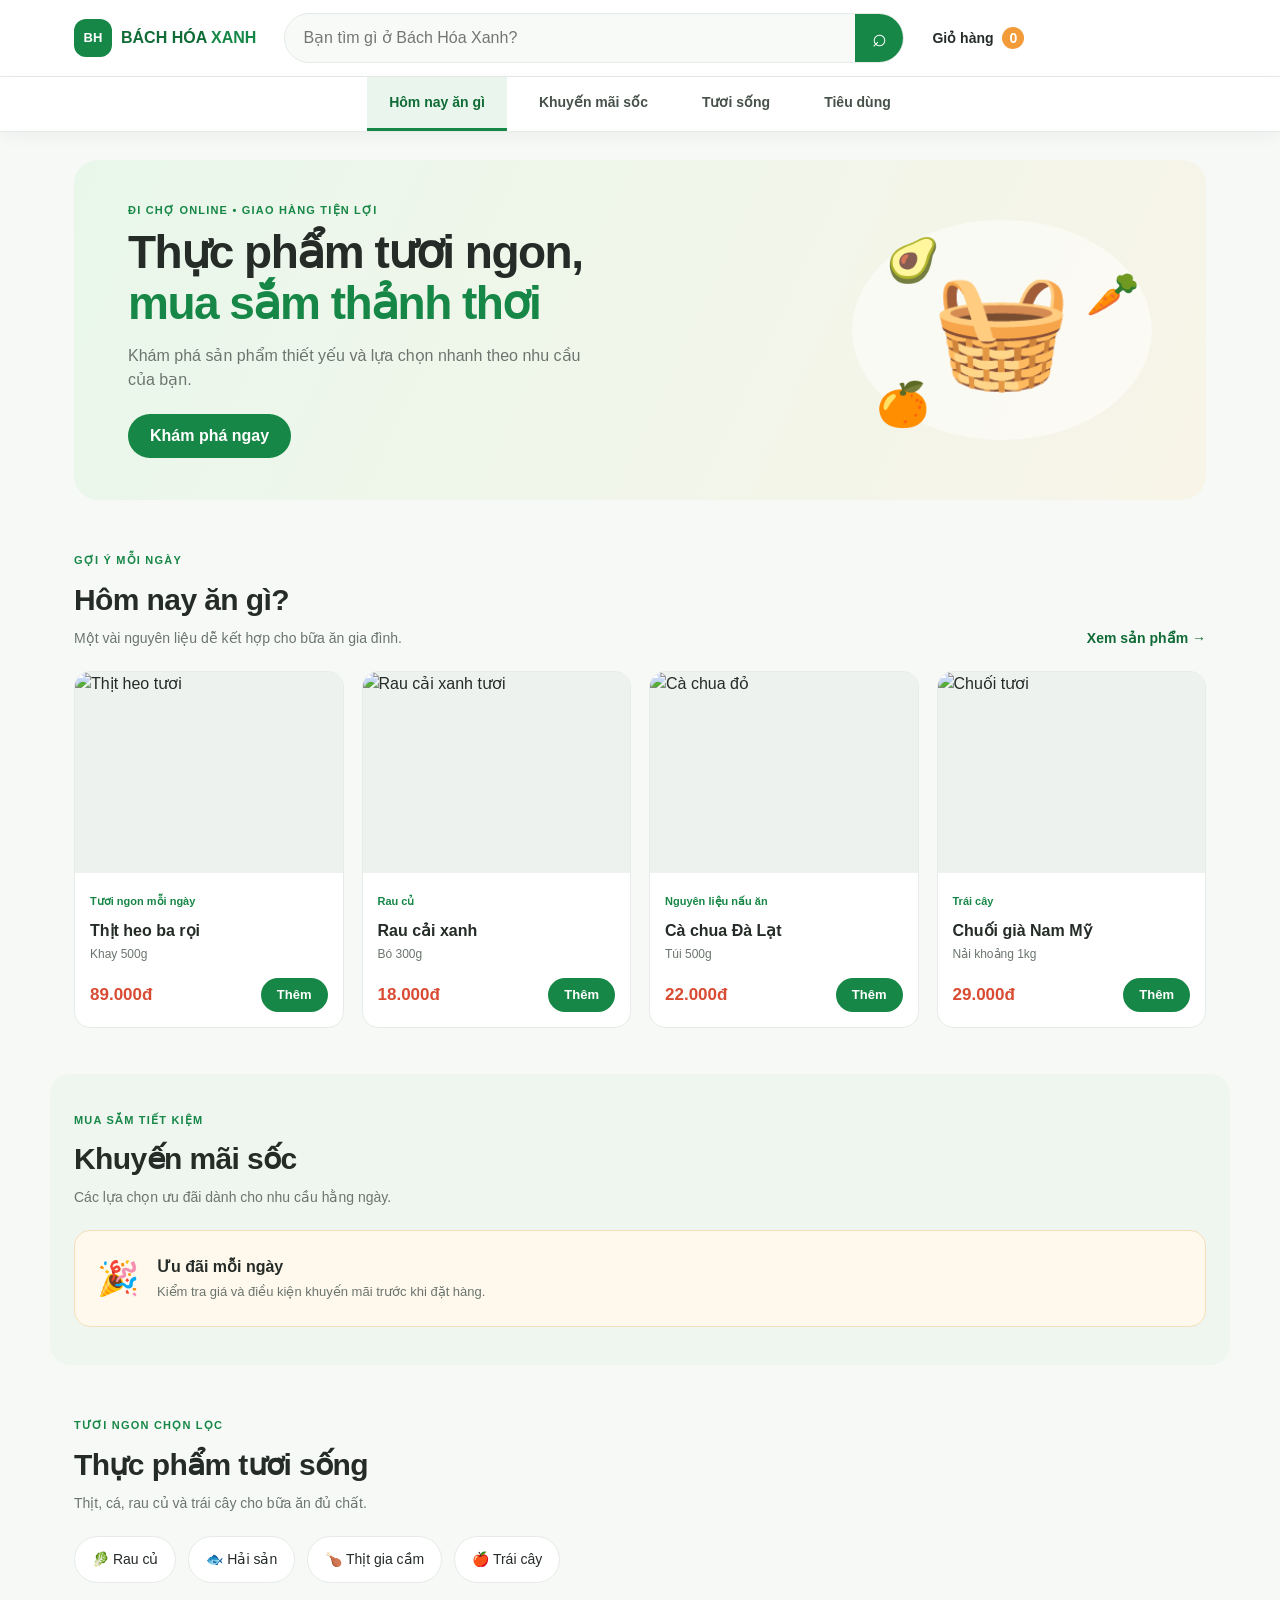
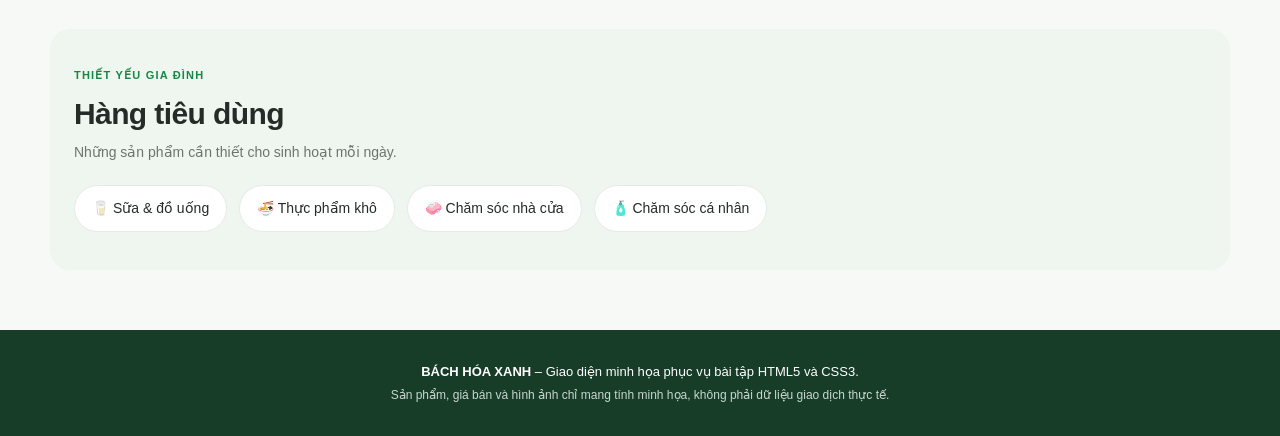
==== index.html @ 65b3780f "Add files via upload" ====
<!DOCTYPE html>
<html lang="vi">
<head>
  <meta charset="UTF-8">
  <meta name="viewport" content="width=device-width, initial-scale=1.0">
  <meta name="description" content="Giao diện siêu thị trực tuyến với thanh điều hướng danh mục cố định.">
  <title>Bách Hóa Xanh - Mua sắm tiện lợi</title>
  <link rel="stylesheet" href="style.css">
</head>
<body>
  <header class="site-header">
    <div class="header-inner">
      <a class="brand" href="#" aria-label="Bách Hóa Xanh - Trang chủ">
        <span class="brand-mark">BH</span>
        <span>BÁCH HÓA <strong>XANH</strong></span>
      </a>
      <form class="search-form" role="search" onsubmit="return false;">
        <label class="visually-hidden" for="search">Tìm kiếm sản phẩm</label>
        <input id="search" type="search" placeholder="Bạn tìm gì ở Bách Hóa Xanh?">
        <button type="submit" aria-label="Tìm kiếm">⌕</button>
      </form>
      <a class="cart-link" href="#san-pham">Giỏ hàng <span>0</span></a>
    </div>
  </header>

  <nav class="sticky-tabs" aria-label="Điều hướng danh mục">
    <div class="tabs-inner">
      <a class="tab active" href="#hom-nay-an-gi">Hôm nay ăn gì</a>
      <a class="tab" href="#khuyen-mai">Khuyến mãi sốc</a>
      <a class="tab" href="#tuoi-song">Tươi sống</a>
      <a class="tab" href="#tieu-dung">Tiêu dùng</a>
    </div>
  </nav>

  <main>
    <section class="hero">
      <div class="hero-copy">
        <p class="eyebrow">ĐI CHỢ ONLINE • GIAO HÀNG TIỆN LỢI</p>
        <h1>Thực phẩm tươi ngon,<br><span>mua sắm thảnh thơi</span></h1>
        <p>Khám phá sản phẩm thiết yếu và lựa chọn nhanh theo nhu cầu của bạn.</p>
        <a class="primary-button" href="#hom-nay-an-gi">Khám phá ngay</a>
      </div>
      <div class="hero-art" aria-hidden="true">
        <span class="hero-fruit fruit-one">🥑</span>
        <span class="hero-fruit fruit-two">🥕</span>
        <span class="hero-fruit fruit-three">🍊</span>
        <span class="hero-basket">🧺</span>
      </div>
    </section>

    <section class="category-section" id="hom-nay-an-gi">
      <div class="section-heading">
        <div>
          <p class="eyebrow">GỢI Ý MỖI NGÀY</p>
          <h2>Hôm nay ăn gì?</h2>
          <p class="section-description">Một vài nguyên liệu dễ kết hợp cho bữa ăn gia đình.</p>
        </div>
        <a class="view-all" href="#san-pham">Xem sản phẩm →</a>
      </div>
      <div class="product-grid" id="san-pham">
        <article class="product-card">
          <div class="product-image"><img src="https://images.unsplash.com/photo-1607623814075-e51df1bdc82f?auto=format&fit=crop&w=700&q=80" alt="Thịt heo tươi"></div>
          <div class="product-info">
            <span class="product-tag">Tươi ngon mỗi ngày</span>
            <h3>Thịt heo ba rọi</h3>
            <p class="product-unit">Khay 500g</p>
            <div class="product-bottom"><strong class="price">89.000đ</strong><button class="add-button" type="button">Thêm</button></div>
          </div>
        </article>
        <article class="product-card">
          <div class="product-image"><img src="https://images.unsplash.com/photo-1566385101042-1a0aa0c1268c?auto=format&fit=crop&w=700&q=80" alt="Rau cải xanh tươi"></div>
          <div class="product-info">
            <span class="product-tag">Rau củ</span>
            <h3>Rau cải xanh</h3>
            <p class="product-unit">Bó 300g</p>
            <div class="product-bottom"><strong class="price">18.000đ</strong><button class="add-button" type="button">Thêm</button></div>
          </div>
        </article>
        <article class="product-card">
          <div class="product-image"><img src="https://images.unsplash.com/photo-1518843875459-f738682238a6?auto=format&fit=crop&w=700&q=80" alt="Cà chua đỏ"></div>
          <div class="product-info">
            <span class="product-tag">Nguyên liệu nấu ăn</span>
            <h3>Cà chua Đà Lạt</h3>
            <p class="product-unit">Túi 500g</p>
            <div class="product-bottom"><strong class="price">22.000đ</strong><button class="add-button" type="button">Thêm</button></div>
          </div>
        </article>
        <article class="product-card">
          <div class="product-image"><img src="https://images.unsplash.com/photo-1571771894821-ce9b6c11b08e?auto=format&fit=crop&w=700&q=80" alt="Chuối tươi"></div>
          <div class="product-info">
            <span class="product-tag">Trái cây</span>
            <h3>Chuối già Nam Mỹ</h3>
            <p class="product-unit">Nải khoảng 1kg</p>
            <div class="product-bottom"><strong class="price">29.000đ</strong><button class="add-button" type="button">Thêm</button></div>
          </div>
        </article>
      </div>
    </section>

    <section class="category-section tinted" id="khuyen-mai">
      <div class="section-heading">
        <div><p class="eyebrow">MUA SẮM TIẾT KIỆM</p><h2>Khuyến mãi sốc</h2><p class="section-description">Các lựa chọn ưu đãi dành cho nhu cầu hằng ngày.</p></div>
      </div>
      <div class="promo-strip"><span>🎉</span><div><strong>Ưu đãi mỗi ngày</strong><p>Kiểm tra giá và điều kiện khuyến mãi trước khi đặt hàng.</p></div></div>
    </section>

    <section class="category-section" id="tuoi-song">
      <div class="section-heading"><div><p class="eyebrow">TƯƠI NGON CHỌN LỌC</p><h2>Thực phẩm tươi sống</h2><p class="section-description">Thịt, cá, rau củ và trái cây cho bữa ăn đủ chất.</p></div></div>
      <div class="category-pills"><span>🥬 Rau củ</span><span>🐟 Hải sản</span><span>🍗 Thịt gia cầm</span><span>🍎 Trái cây</span></div>
    </section>

    <section class="category-section tinted" id="tieu-dung">
      <div class="section-heading"><div><p class="eyebrow">THIẾT YẾU GIA ĐÌNH</p><h2>Hàng tiêu dùng</h2><p class="section-description">Những sản phẩm cần thiết cho sinh hoạt mỗi ngày.</p></div></div>
      <div class="category-pills"><span>🥛 Sữa & đồ uống</span><span>🍜 Thực phẩm khô</span><span>🧼 Chăm sóc nhà cửa</span><span>🧴 Chăm sóc cá nhân</span></div>
    </section>
  </main>

  <footer class="site-footer">
    <p><strong>BÁCH HÓA XANH</strong> – Giao diện minh họa phục vụ bài tập HTML5 và CSS3.</p>
    <p class="footer-note">Sản phẩm, giá bán và hình ảnh chỉ mang tính minh họa, không phải dữ liệu giao dịch thực tế.</p>
  </footer>
</body>
</html>
---- style.css ----
/* =========================
   1. Thiết lập chung
   ========================= */
:root {
  --green: #168746;
  --green-dark: #106b36;
  --green-soft: #eaf6ed;
  --orange: #f29b38;
  --text: #252b27;
  --muted: #6b756e;
  --border: #e6ebe7;
  --surface: #ffffff;
  --page: #f7f9f7;
  --radius: 16px;
  font-family: Arial, Helvetica, sans-serif;
}

* { box-sizing: border-box; }
html { scroll-behavior: smooth; }
body {
  margin: 0;
  color: var(--text);
  background: var(--page);
  line-height: 1.5;
}
a { color: inherit; text-decoration: none; }
button, input { font: inherit; }
.visually-hidden {
  position: absolute;
  width: 1px;
  height: 1px;
  padding: 0;
  margin: -1px;
  overflow: hidden;
  clip: rect(0, 0, 0, 0);
  white-space: nowrap;
  border: 0;
}

/* =========================
   2. Header và tìm kiếm
   ========================= */
.site-header {
  background: var(--surface);
  border-bottom: 1px solid var(--border);
}
.header-inner {
  max-width: 1180px;
  min-height: 76px;
  margin: auto;
  padding: 12px 24px;
  display: flex;
  align-items: center;
  gap: 28px;
}
.brand {
  display: inline-flex;
  align-items: center;
  gap: 9px;
  color: var(--green-dark);
  font-weight: 800;
  white-space: nowrap;
}
.brand strong { color: var(--green); }
.brand-mark {
  display: grid;
  place-items: center;
  width: 38px;
  height: 38px;
  border-radius: 12px;
  color: white;
  background: var(--green);
  font-size: 13px;
}
.search-form {
  flex: 1;
  display: flex;
  max-width: 620px;
  border: 1px solid var(--border);
  background: #f8faf8;
  border-radius: 999px;
  overflow: hidden;
}
.search-form input {
  flex: 1;
  min-width: 0;
  padding: 12px 18px;
  border: 0;
  outline: 0;
  background: transparent;
}
.search-form button {
  width: 48px;
  border: 0;
  color: white;
  background: var(--green);
  font-size: 25px;
  cursor: pointer;
}
.cart-link {
  font-size: 14px;
  font-weight: 700;
  white-space: nowrap;
}
.cart-link span {
  display: inline-grid;
  place-items: center;
  min-width: 22px;
  height: 22px;
  margin-left: 5px;
  border-radius: 50%;
  color: white;
  background: var(--orange);
}

/* =========================
   3. Sticky Anchor Tabs
   ========================= */
.sticky-tabs {
  position: sticky;
  top: 0;
  z-index: 20;
  background: rgba(255, 255, 255, 0.96);
  border-bottom: 1px solid var(--border);
  box-shadow: 0 4px 14px rgba(20, 50, 30, 0.05);
  backdrop-filter: blur(10px);
}
.tabs-inner {
  max-width: 1180px;
  margin: auto;
  padding: 0 24px;
  display: flex;
  justify-content: center;
  gap: 10px;
}
.tab {
  display: inline-flex;
  align-items: center;
  justify-content: center;
  min-height: 54px;
  padding: 0 22px;
  color: #465149;
  font-size: 14px;
  font-weight: 700;
  white-space: nowrap;
  border-bottom: 3px solid transparent;
  transition: color 0.2s ease, background 0.2s ease;
}
.tab:hover, .tab.active {
  color: var(--green-dark);
  background: var(--green-soft);
  border-bottom-color: var(--green);
}

/* =========================
   4. Nội dung và banner
   ========================= */
main {
  max-width: 1180px;
  margin: auto;
  padding: 28px 24px 60px;
}
.hero {
  min-height: 290px;
  padding: 42px 54px;
  display: flex;
  align-items: center;
  justify-content: space-between;
  overflow: hidden;
  position: relative;
  border-radius: 24px;
  background: linear-gradient(115deg, #e9f7eb, #f8f4e8);
}
.hero-copy { max-width: 590px; position: relative; z-index: 1; }
.eyebrow {
  margin: 0 0 8px;
  color: var(--green);
  font-size: 11px;
  font-weight: 800;
  letter-spacing: 1.2px;
}
.hero h1 {
  margin: 0;
  font-size: clamp(30px, 4vw, 46px);
  line-height: 1.13;
  letter-spacing: -1.5px;
}
.hero h1 span { color: var(--green); }
.hero-copy > p:not(.eyebrow) {
  max-width: 460px;
  margin: 14px 0 22px;
  color: var(--muted);
}
.primary-button, .add-button {
  display: inline-flex;
  align-items: center;
  justify-content: center;
  border: 0;
  border-radius: 999px;
  color: white;
  background: var(--green);
  font-weight: 700;
  cursor: pointer;
}
.primary-button { min-height: 44px; padding: 0 22px; }
.primary-button:hover, .add-button:hover { background: var(--green-dark); }
.hero-art {
  width: 300px;
  height: 220px;
  position: relative;
  display: grid;
  place-items: center;
  border-radius: 50%;
  background: rgba(255,255,255,0.48);
}
.hero-basket { font-size: 112px; }
.hero-fruit { position: absolute; font-size: 43px; }
.fruit-one { top: 8px; left: 34px; }
.fruit-two { right: 12px; top: 42px; }
.fruit-three { bottom: 4px; left: 24px; }

/* =========================
   5. Khu vực danh mục và sản phẩm
   ========================= */
.category-section {
  padding: 52px 0 12px;
  scroll-margin-top: 76px;
}
.category-section.tinted {
  margin: 34px -24px 0;
  padding: 38px 24px;
  border-radius: 20px;
  background: #eff6ef;
}
.section-heading {
  display: flex;
  align-items: end;
  justify-content: space-between;
  gap: 20px;
  margin-bottom: 22px;
}
.section-heading h2 {
  margin: 0;
  font-size: clamp(23px, 3vw, 30px);
  letter-spacing: -0.6px;
}
.section-description { margin: 6px 0 0; color: var(--muted); font-size: 14px; }
.view-all { color: var(--green-dark); font-size: 14px; font-weight: 700; }
.product-grid {
  display: grid;
  grid-template-columns: repeat(4, minmax(0, 1fr));
  gap: 18px;
}
.product-card {
  min-width: 0;
  overflow: hidden;
  border: 1px solid var(--border);
  border-radius: var(--radius);
  background: var(--surface);
  transition: transform 0.2s ease, box-shadow 0.2s ease;
}
.product-card:hover {
  transform: translateY(-3px);
  box-shadow: 0 10px 24px rgba(20, 50, 30, 0.08);
}
.product-image {
  aspect-ratio: 4 / 3;
  overflow: hidden;
  background: #eef2ee;
}
.product-image img {
  width: 100%;
  height: 100%;
  display: block;
  object-fit: cover;
}
.product-info { padding: 15px; }
.product-tag {
  color: var(--green);
  font-size: 11px;
  font-weight: 700;
}
.product-info h3 { margin: 7px 0 2px; font-size: 16px; }
.product-unit { margin: 0; color: var(--muted); font-size: 12px; }
.product-bottom {
  display: flex;
  align-items: center;
  justify-content: space-between;
  gap: 8px;
  margin-top: 15px;
}
.price { color: #d94b32; font-size: 17px; }
.add-button { min-height: 34px; padding: 0 16px; font-size: 13px; }
.promo-strip {
  display: flex;
  align-items: center;
  gap: 18px;
  padding: 22px;
  border: 1px solid #f3dfb9;
  border-radius: var(--radius);
  background: #fff9ed;
}
.promo-strip > span { font-size: 34px; }
.promo-strip p { margin: 3px 0 0; color: var(--muted); font-size: 13px; }
.category-pills { display: flex; flex-wrap: wrap; gap: 12px; }
.category-pills span {
  padding: 12px 17px;
  border: 1px solid var(--border);
  border-radius: 999px;
  background: white;
  font-size: 14px;
}

/* =========================
   6. Footer
   ========================= */
.site-footer {
  padding: 28px 24px;
  text-align: center;
  background: #173c28;
  color: white;
  font-size: 13px;
}
.site-footer p { margin: 4px 0; }
.footer-note { color: #c8d8ce; font-size: 12px; }

/* =========================
   7. Responsive
   ========================= */
@media (max-width: 900px) {
  .product-grid { grid-template-columns: repeat(2, minmax(0, 1fr)); }
  .hero { padding: 34px; }
  .hero-art { width: 220px; height: 190px; }
  .hero-basket { font-size: 90px; }
}
@media (max-width: 600px) {
  .header-inner {
    min-height: auto;
    padding: 12px 16px;
    flex-wrap: wrap;
    gap: 10px;
  }
  .brand { font-size: 14px; }
  .brand-mark { width: 32px; height: 32px; }
  .cart-link { margin-left: auto; font-size: 12px; }
  .search-form { order: 3; flex-basis: 100%; max-width: none; }
  .tabs-inner {
    justify-content: flex-start;
    gap: 4px;
    overflow-x: auto;
    padding: 0 12px;
    scrollbar-width: none;
  }
  .tabs-inner::-webkit-scrollbar { display: none; }
  .tab { min-height: 48px; padding: 0 14px; font-size: 12px; }
  main { padding: 18px 16px 42px; }
  .hero {
    min-height: 250px;
    padding: 28px 22px;
  }
  .hero h1 { font-size: 30px; }
  .hero-art { display: none; }
  .section-heading { align-items: flex-start; }
  .view-all { display: none; }
  .category-section { padding-top: 38px; scroll-margin-top: 58px; }
  .category-section.tinted { margin-left: -16px; margin-right: -16px; padding: 30px 16px; }
  .product-grid { gap: 12px; }
  .product-info { padding: 11px; }
  .product-info h3 { font-size: 14px; }
  .price { font-size: 14px; }
  .add-button { min-height: 32px; padding: 0 12px; }
  .category-pills { gap: 8px; }
  .category-pills span { padding: 9px 12px; font-size: 12px; }
}
@media (prefers-reduced-motion: reduce) {
  html { scroll-behavior: auto; }
  *, *::before, *::after { transition-duration: 0.01ms !important; }
}
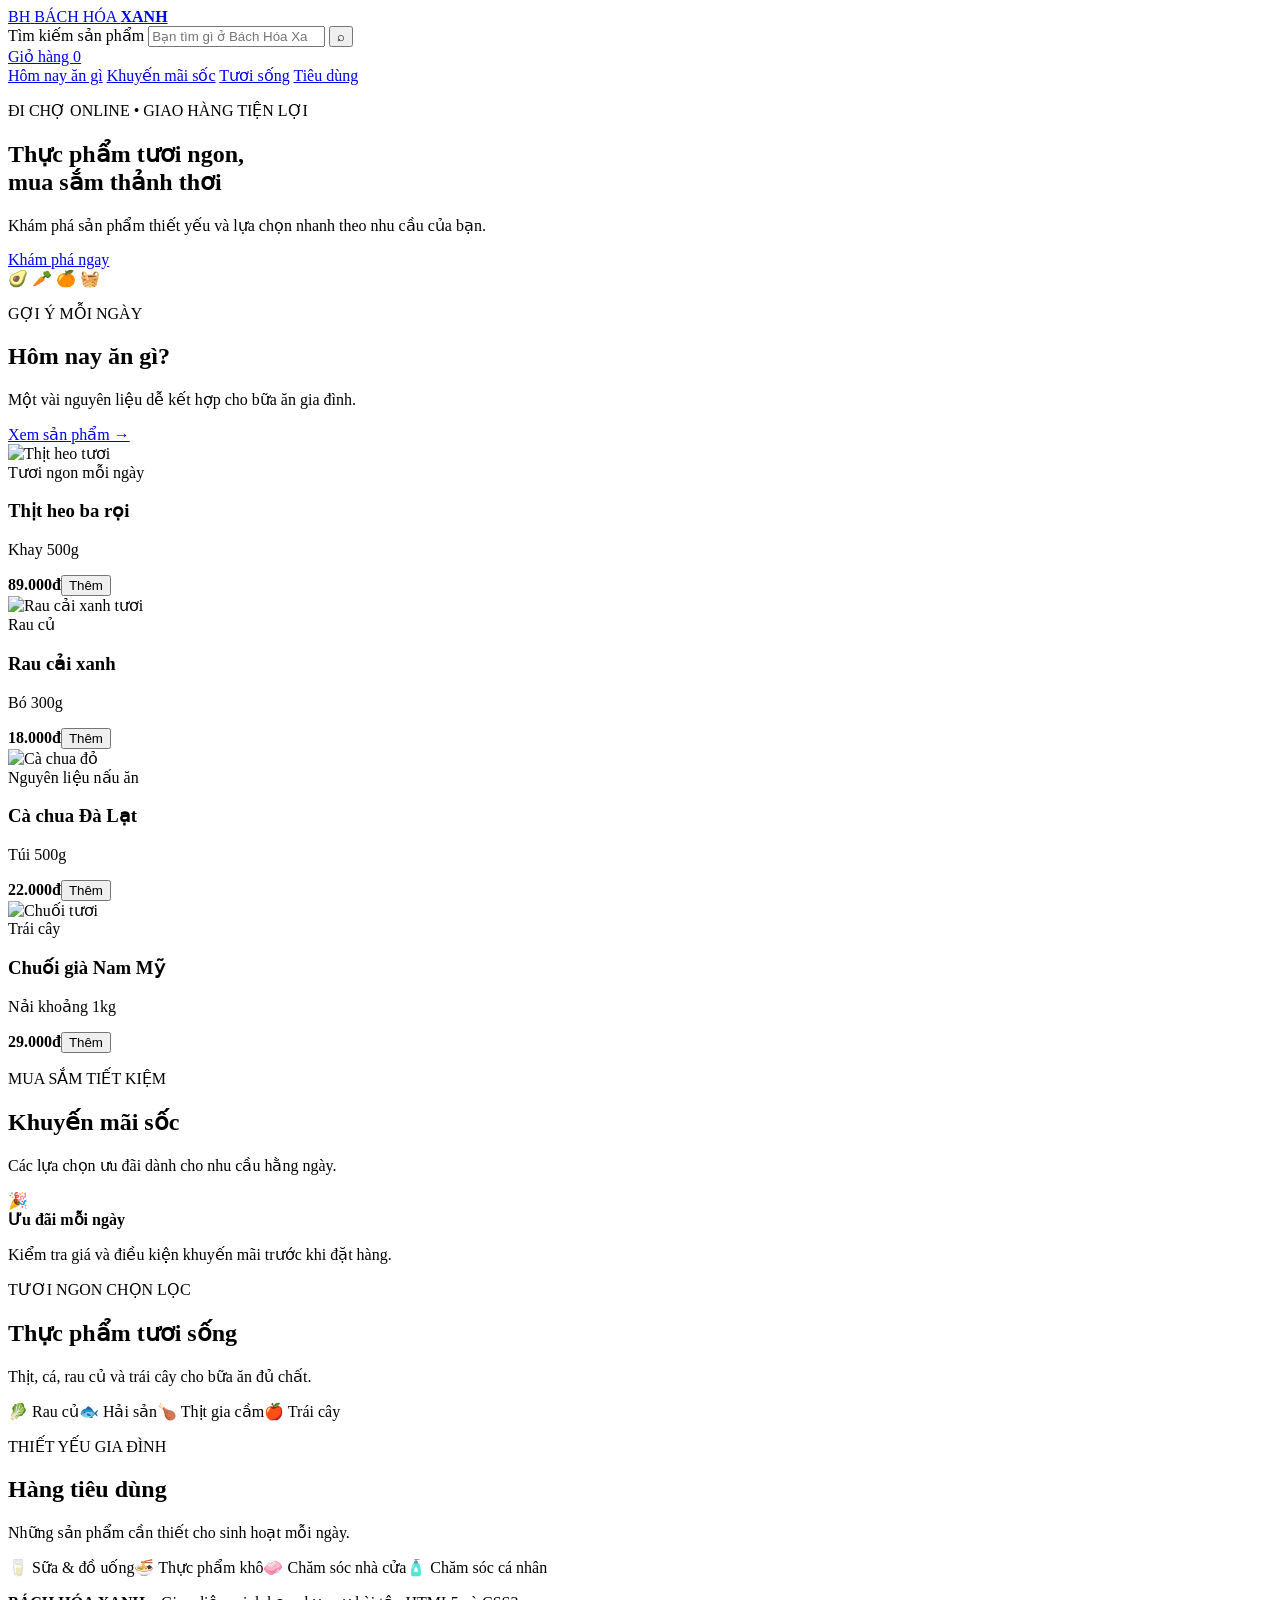
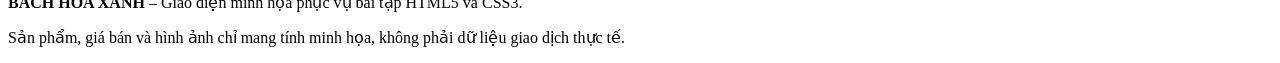
==== commit 1de6dcd5: "cap nhat cau truc thu muc" ====
--- a/index.html
+++ b/index.html
@@ -5,7 +5,7 @@
   <meta name="viewport" content="width=device-width, initial-scale=1.0">
   <meta name="description" content="Giao diện siêu thị trực tuyến với thanh điều hướng danh mục cố định.">
   <title>Bách Hóa Xanh - Mua sắm tiện lợi</title>
-  <link rel="stylesheet" href="style.css">
+  <link rel="stylesheet" href="css/style.css">
 </head>
 <body>
   <header class="site-header">
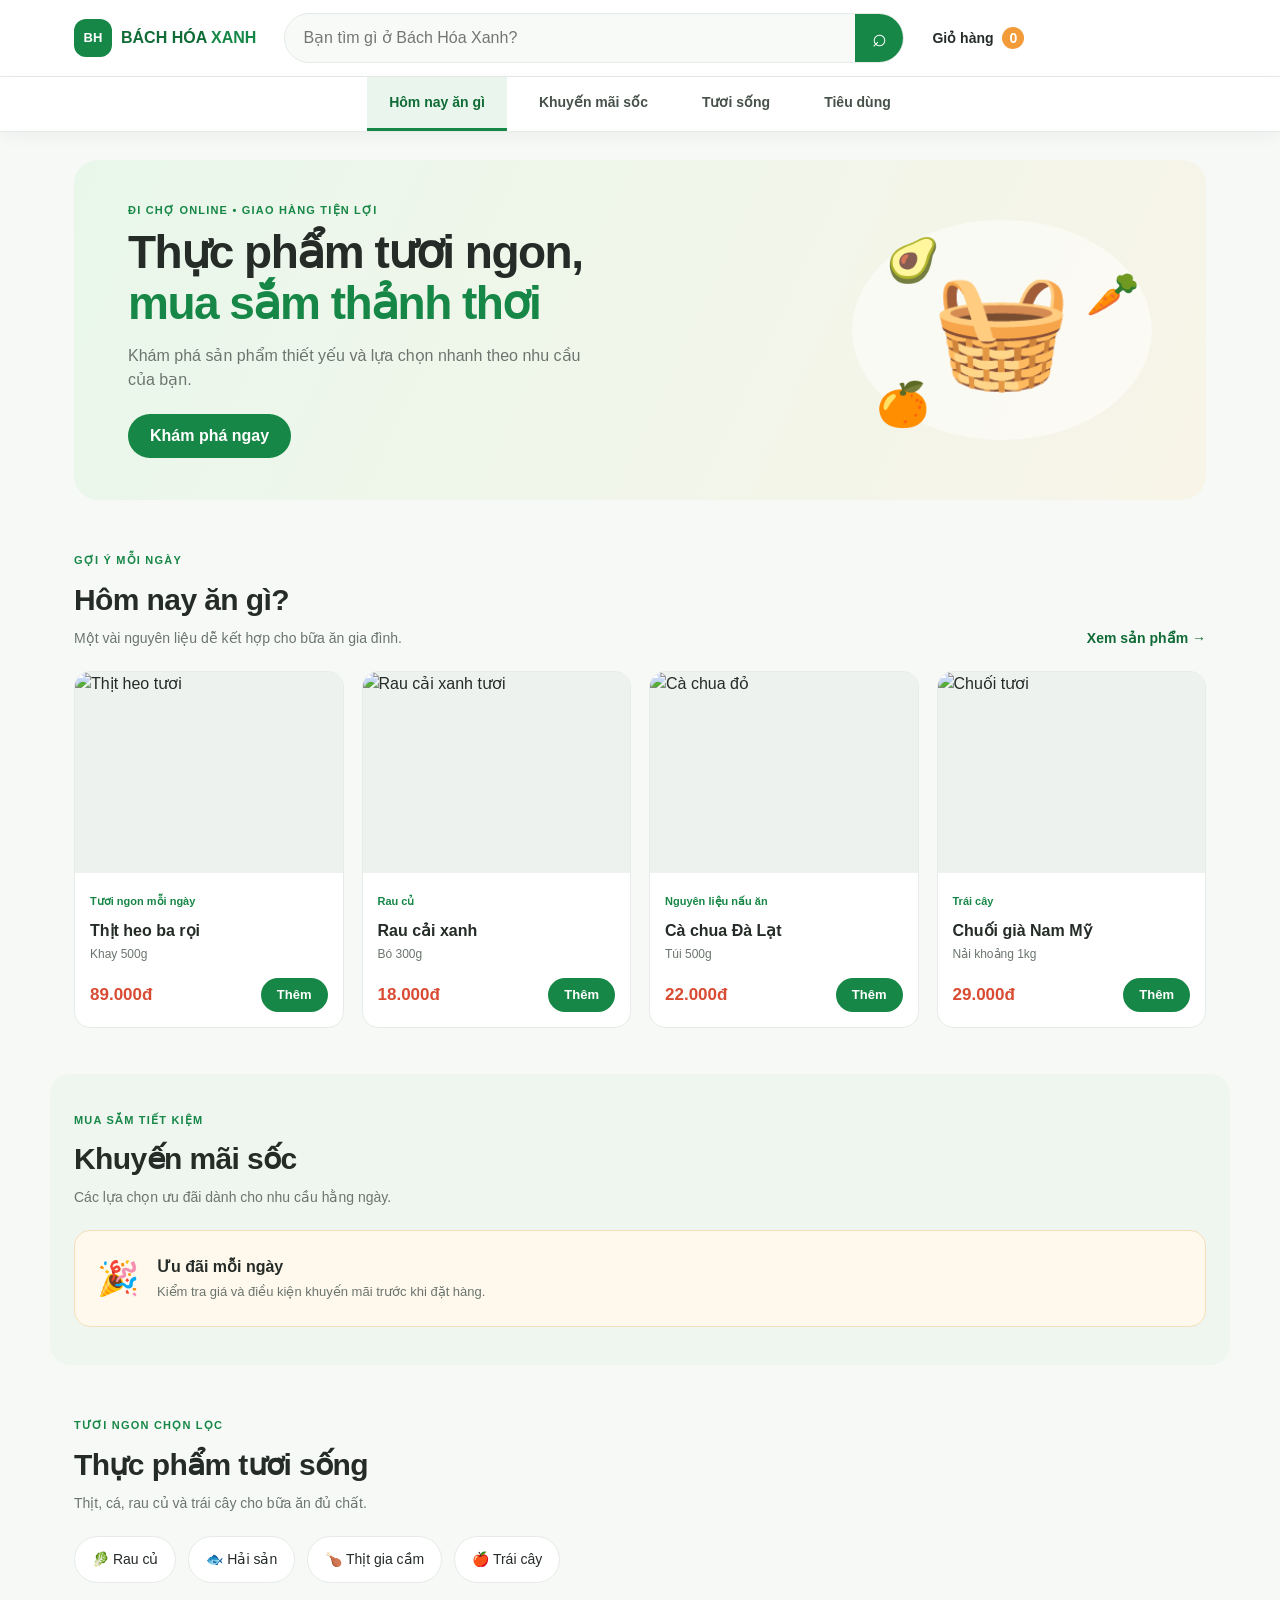
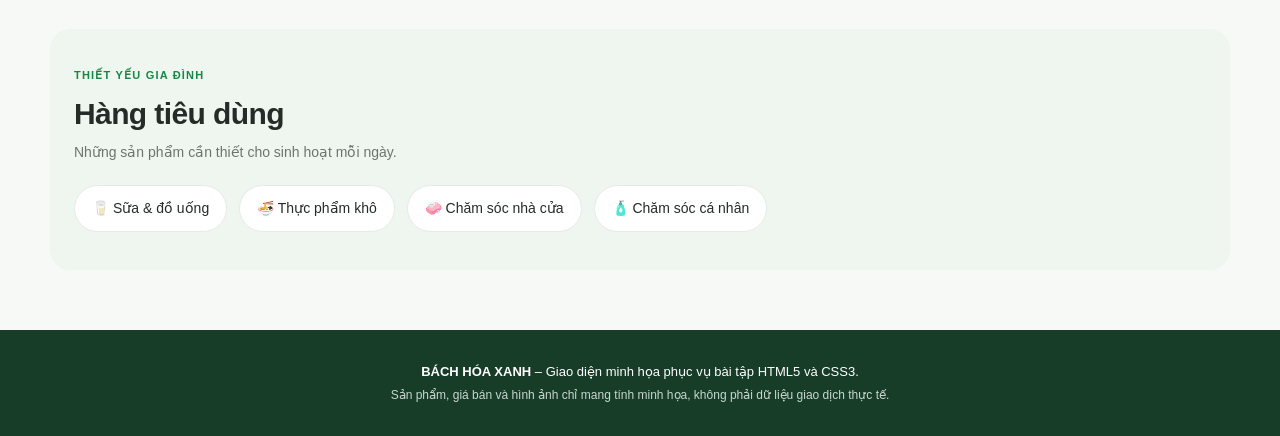
==== commit 08e00aac: "Cap nhat thu muc css va gio hang" ====
--- a/index.html
+++ b/index.html
@@ -5,7 +5,7 @@
   <meta name="viewport" content="width=device-width, initial-scale=1.0">
   <meta name="description" content="Giao diện siêu thị trực tuyến với thanh điều hướng danh mục cố định.">
   <title>Bách Hóa Xanh - Mua sắm tiện lợi</title>
-  <link rel="stylesheet" href="css/style.css">
+  <link rel="stylesheet" href="CSS/style.css">
 </head>
 <body>
   <header class="site-header">
--- a/CSS/style.css
+++ b/CSS/style.css
@@ -0,0 +1,378 @@
+/* =========================
+   1. Thiết lập chung
+   ========================= */
+:root {
+  --green: #168746;
+  --green-dark: #106b36;
+  --green-soft: #eaf6ed;
+  --orange: #f29b38;
+  --text: #252b27;
+  --muted: #6b756e;
+  --border: #e6ebe7;
+  --surface: #ffffff;
+  --page: #f7f9f7;
+  --radius: 16px;
+  font-family: Arial, Helvetica, sans-serif;
+}
+
+* { box-sizing: border-box; }
+html { scroll-behavior: smooth; }
+body {
+  margin: 0;
+  color: var(--text);
+  background: var(--page);
+  line-height: 1.5;
+}
+a { color: inherit; text-decoration: none; }
+button, input { font: inherit; }
+.visually-hidden {
+  position: absolute;
+  width: 1px;
+  height: 1px;
+  padding: 0;
+  margin: -1px;
+  overflow: hidden;
+  clip: rect(0, 0, 0, 0);
+  white-space: nowrap;
+  border: 0;
+}
+
+/* =========================
+   2. Header và tìm kiếm
+   ========================= */
+.site-header {
+  background: var(--surface);
+  border-bottom: 1px solid var(--border);
+}
+.header-inner {
+  max-width: 1180px;
+  min-height: 76px;
+  margin: auto;
+  padding: 12px 24px;
+  display: flex;
+  align-items: center;
+  gap: 28px;
+}
+.brand {
+  display: inline-flex;
+  align-items: center;
+  gap: 9px;
+  color: var(--green-dark);
+  font-weight: 800;
+  white-space: nowrap;
+}
+.brand strong { color: var(--green); }
+.brand-mark {
+  display: grid;
+  place-items: center;
+  width: 38px;
+  height: 38px;
+  border-radius: 12px;
+  color: white;
+  background: var(--green);
+  font-size: 13px;
+}
+.search-form {
+  flex: 1;
+  display: flex;
+  max-width: 620px;
+  border: 1px solid var(--border);
+  background: #f8faf8;
+  border-radius: 999px;
+  overflow: hidden;
+}
+.search-form input {
+  flex: 1;
+  min-width: 0;
+  padding: 12px 18px;
+  border: 0;
+  outline: 0;
+  background: transparent;
+}
+.search-form button {
+  width: 48px;
+  border: 0;
+  color: white;
+  background: var(--green);
+  font-size: 25px;
+  cursor: pointer;
+}
+.cart-link {
+  font-size: 14px;
+  font-weight: 700;
+  white-space: nowrap;
+}
+.cart-link span {
+  display: inline-grid;
+  place-items: center;
+  min-width: 22px;
+  height: 22px;
+  margin-left: 5px;
+  border-radius: 50%;
+  color: white;
+  background: var(--orange);
+}
+
+/* =========================
+   3. Sticky Anchor Tabs
+   ========================= */
+.sticky-tabs {
+  position: sticky;
+  top: 0;
+  z-index: 20;
+  background: rgba(255, 255, 255, 0.96);
+  border-bottom: 1px solid var(--border);
+  box-shadow: 0 4px 14px rgba(20, 50, 30, 0.05);
+  backdrop-filter: blur(10px);
+}
+.tabs-inner {
+  max-width: 1180px;
+  margin: auto;
+  padding: 0 24px;
+  display: flex;
+  justify-content: center;
+  gap: 10px;
+}
+.tab {
+  display: inline-flex;
+  align-items: center;
+  justify-content: center;
+  min-height: 54px;
+  padding: 0 22px;
+  color: #465149;
+  font-size: 14px;
+  font-weight: 700;
+  white-space: nowrap;
+  border-bottom: 3px solid transparent;
+  transition: color 0.2s ease, background 0.2s ease;
+}
+.tab:hover, .tab.active {
+  color: var(--green-dark);
+  background: var(--green-soft);
+  border-bottom-color: var(--green);
+}
+
+/* =========================
+   4. Nội dung và banner
+   ========================= */
+main {
+  max-width: 1180px;
+  margin: auto;
+  padding: 28px 24px 60px;
+}
+.hero {
+  min-height: 290px;
+  padding: 42px 54px;
+  display: flex;
+  align-items: center;
+  justify-content: space-between;
+  overflow: hidden;
+  position: relative;
+  border-radius: 24px;
+  background: linear-gradient(115deg, #e9f7eb, #f8f4e8);
+}
+.hero-copy { max-width: 590px; position: relative; z-index: 1; }
+.eyebrow {
+  margin: 0 0 8px;
+  color: var(--green);
+  font-size: 11px;
+  font-weight: 800;
+  letter-spacing: 1.2px;
+}
+.hero h1 {
+  margin: 0;
+  font-size: clamp(30px, 4vw, 46px);
+  line-height: 1.13;
+  letter-spacing: -1.5px;
+}
+.hero h1 span { color: var(--green); }
+.hero-copy > p:not(.eyebrow) {
+  max-width: 460px;
+  margin: 14px 0 22px;
+  color: var(--muted);
+}
+.primary-button, .add-button {
+  display: inline-flex;
+  align-items: center;
+  justify-content: center;
+  border: 0;
+  border-radius: 999px;
+  color: white;
+  background: var(--green);
+  font-weight: 700;
+  cursor: pointer;
+}
+.primary-button { min-height: 44px; padding: 0 22px; }
+.primary-button:hover, .add-button:hover { background: var(--green-dark); }
+.hero-art {
+  width: 300px;
+  height: 220px;
+  position: relative;
+  display: grid;
+  place-items: center;
+  border-radius: 50%;
+  background: rgba(255,255,255,0.48);
+}
+.hero-basket { font-size: 112px; }
+.hero-fruit { position: absolute; font-size: 43px; }
+.fruit-one { top: 8px; left: 34px; }
+.fruit-two { right: 12px; top: 42px; }
+.fruit-three { bottom: 4px; left: 24px; }
+
+/* =========================
+   5. Khu vực danh mục và sản phẩm
+   ========================= */
+.category-section {
+  padding: 52px 0 12px;
+  scroll-margin-top: 76px;
+}
+.category-section.tinted {
+  margin: 34px -24px 0;
+  padding: 38px 24px;
+  border-radius: 20px;
+  background: #eff6ef;
+}
+.section-heading {
+  display: flex;
+  align-items: end;
+  justify-content: space-between;
+  gap: 20px;
+  margin-bottom: 22px;
+}
+.section-heading h2 {
+  margin: 0;
+  font-size: clamp(23px, 3vw, 30px);
+  letter-spacing: -0.6px;
+}
+.section-description { margin: 6px 0 0; color: var(--muted); font-size: 14px; }
+.view-all { color: var(--green-dark); font-size: 14px; font-weight: 700; }
+.product-grid {
+  display: grid;
+  grid-template-columns: repeat(4, minmax(0, 1fr));
+  gap: 18px;
+}
+.product-card {
+  min-width: 0;
+  overflow: hidden;
+  border: 1px solid var(--border);
+  border-radius: var(--radius);
+  background: var(--surface);
+  transition: transform 0.2s ease, box-shadow 0.2s ease;
+}
+.product-card:hover {
+  transform: translateY(-3px);
+  box-shadow: 0 10px 24px rgba(20, 50, 30, 0.08);
+}
+.product-image {
+  aspect-ratio: 4 / 3;
+  overflow: hidden;
+  background: #eef2ee;
+}
+.product-image img {
+  width: 100%;
+  height: 100%;
+  display: block;
+  object-fit: cover;
+}
+.product-info { padding: 15px; }
+.product-tag {
+  color: var(--green);
+  font-size: 11px;
+  font-weight: 700;
+}
+.product-info h3 { margin: 7px 0 2px; font-size: 16px; }
+.product-unit { margin: 0; color: var(--muted); font-size: 12px; }
+.product-bottom {
+  display: flex;
+  align-items: center;
+  justify-content: space-between;
+  gap: 8px;
+  margin-top: 15px;
+}
+.price { color: #d94b32; font-size: 17px; }
+.add-button { min-height: 34px; padding: 0 16px; font-size: 13px; }
+.promo-strip {
+  display: flex;
+  align-items: center;
+  gap: 18px;
+  padding: 22px;
+  border: 1px solid #f3dfb9;
+  border-radius: var(--radius);
+  background: #fff9ed;
+}
+.promo-strip > span { font-size: 34px; }
+.promo-strip p { margin: 3px 0 0; color: var(--muted); font-size: 13px; }
+.category-pills { display: flex; flex-wrap: wrap; gap: 12px; }
+.category-pills span {
+  padding: 12px 17px;
+  border: 1px solid var(--border);
+  border-radius: 999px;
+  background: white;
+  font-size: 14px;
+}
+
+/* =========================
+   6. Footer
+   ========================= */
+.site-footer {
+  padding: 28px 24px;
+  text-align: center;
+  background: #173c28;
+  color: white;
+  font-size: 13px;
+}
+.site-footer p { margin: 4px 0; }
+.footer-note { color: #c8d8ce; font-size: 12px; }
+
+/* =========================
+   7. Responsive
+   ========================= */
+@media (max-width: 900px) {
+  .product-grid { grid-template-columns: repeat(2, minmax(0, 1fr)); }
+  .hero { padding: 34px; }
+  .hero-art { width: 220px; height: 190px; }
+  .hero-basket { font-size: 90px; }
+}
+@media (max-width: 600px) {
+  .header-inner {
+    min-height: auto;
+    padding: 12px 16px;
+    flex-wrap: wrap;
+    gap: 10px;
+  }
+  .brand { font-size: 14px; }
+  .brand-mark { width: 32px; height: 32px; }
+  .cart-link { margin-left: auto; font-size: 12px; }
+  .search-form { order: 3; flex-basis: 100%; max-width: none; }
+  .tabs-inner {
+    justify-content: flex-start;
+    gap: 4px;
+    overflow-x: auto;
+    padding: 0 12px;
+    scrollbar-width: none;
+  }
+  .tabs-inner::-webkit-scrollbar { display: none; }
+  .tab { min-height: 48px; padding: 0 14px; font-size: 12px; }
+  main { padding: 18px 16px 42px; }
+  .hero {
+    min-height: 250px;
+    padding: 28px 22px;
+  }
+  .hero h1 { font-size: 30px; }
+  .hero-art { display: none; }
+  .section-heading { align-items: flex-start; }
+  .view-all { display: none; }
+  .category-section { padding-top: 38px; scroll-margin-top: 58px; }
+  .category-section.tinted { margin-left: -16px; margin-right: -16px; padding: 30px 16px; }
+  .product-grid { gap: 12px; }
+  .product-info { padding: 11px; }
+  .product-info h3 { font-size: 14px; }
+  .price { font-size: 14px; }
+  .add-button { min-height: 32px; padding: 0 12px; }
+  .category-pills { gap: 8px; }
+  .category-pills span { padding: 9px 12px; font-size: 12px; }
+}
+@media (prefers-reduced-motion: reduce) {
+  html { scroll-behavior: auto; }
+  *, *::before, *::after { transition-duration: 0.01ms !important; }
+}
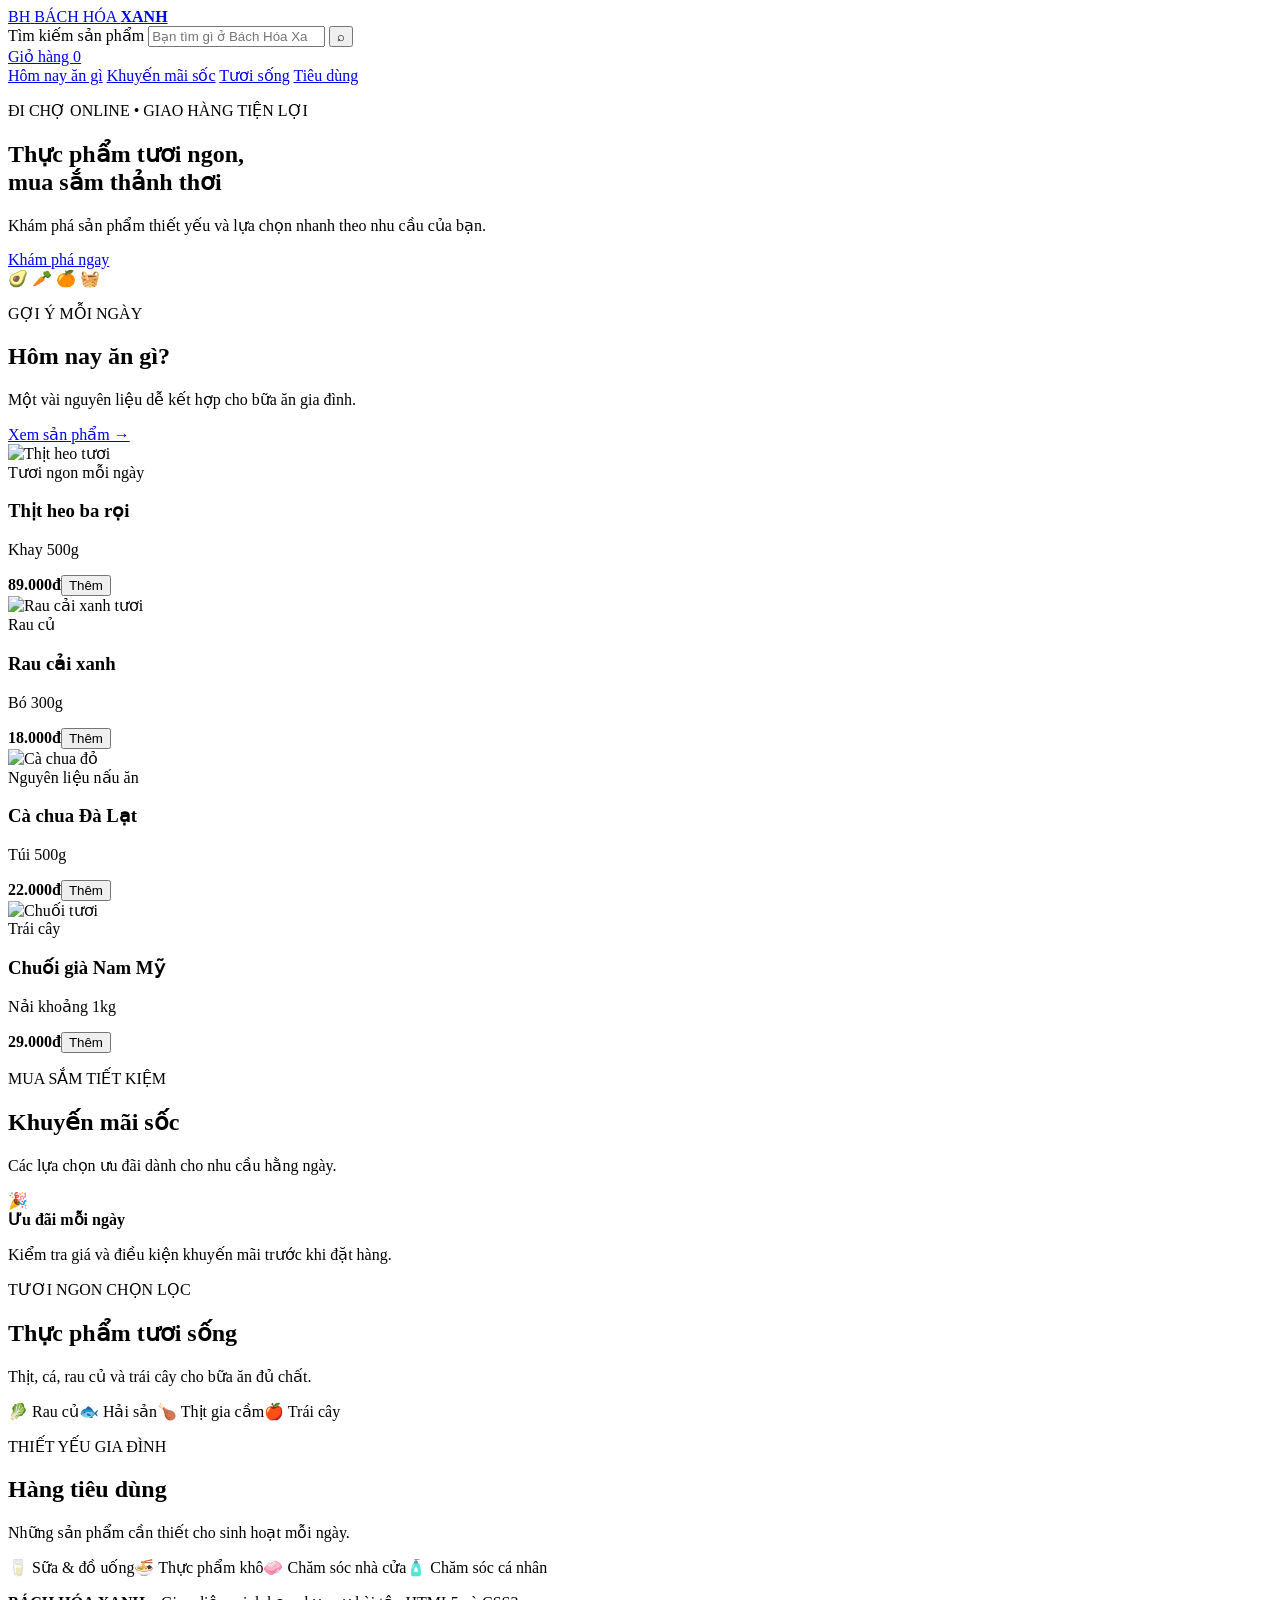
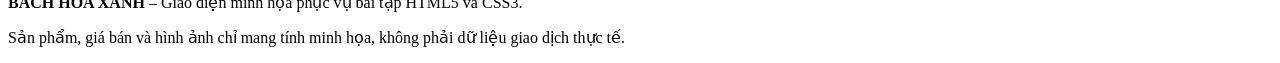
==== commit fe11767f: "Cap nhat duong dan css/style.css" ====
--- a/index.html
+++ b/index.html
@@ -5,7 +5,7 @@
   <meta name="viewport" content="width=device-width, initial-scale=1.0">
   <meta name="description" content="Giao diện siêu thị trực tuyến với thanh điều hướng danh mục cố định.">
   <title>Bách Hóa Xanh - Mua sắm tiện lợi</title>
-  <link rel="stylesheet" href="CSS/style.css">
+  <link rel="stylesheet" href="css/style.css">
 </head>
 <body>
   <header class="site-header">
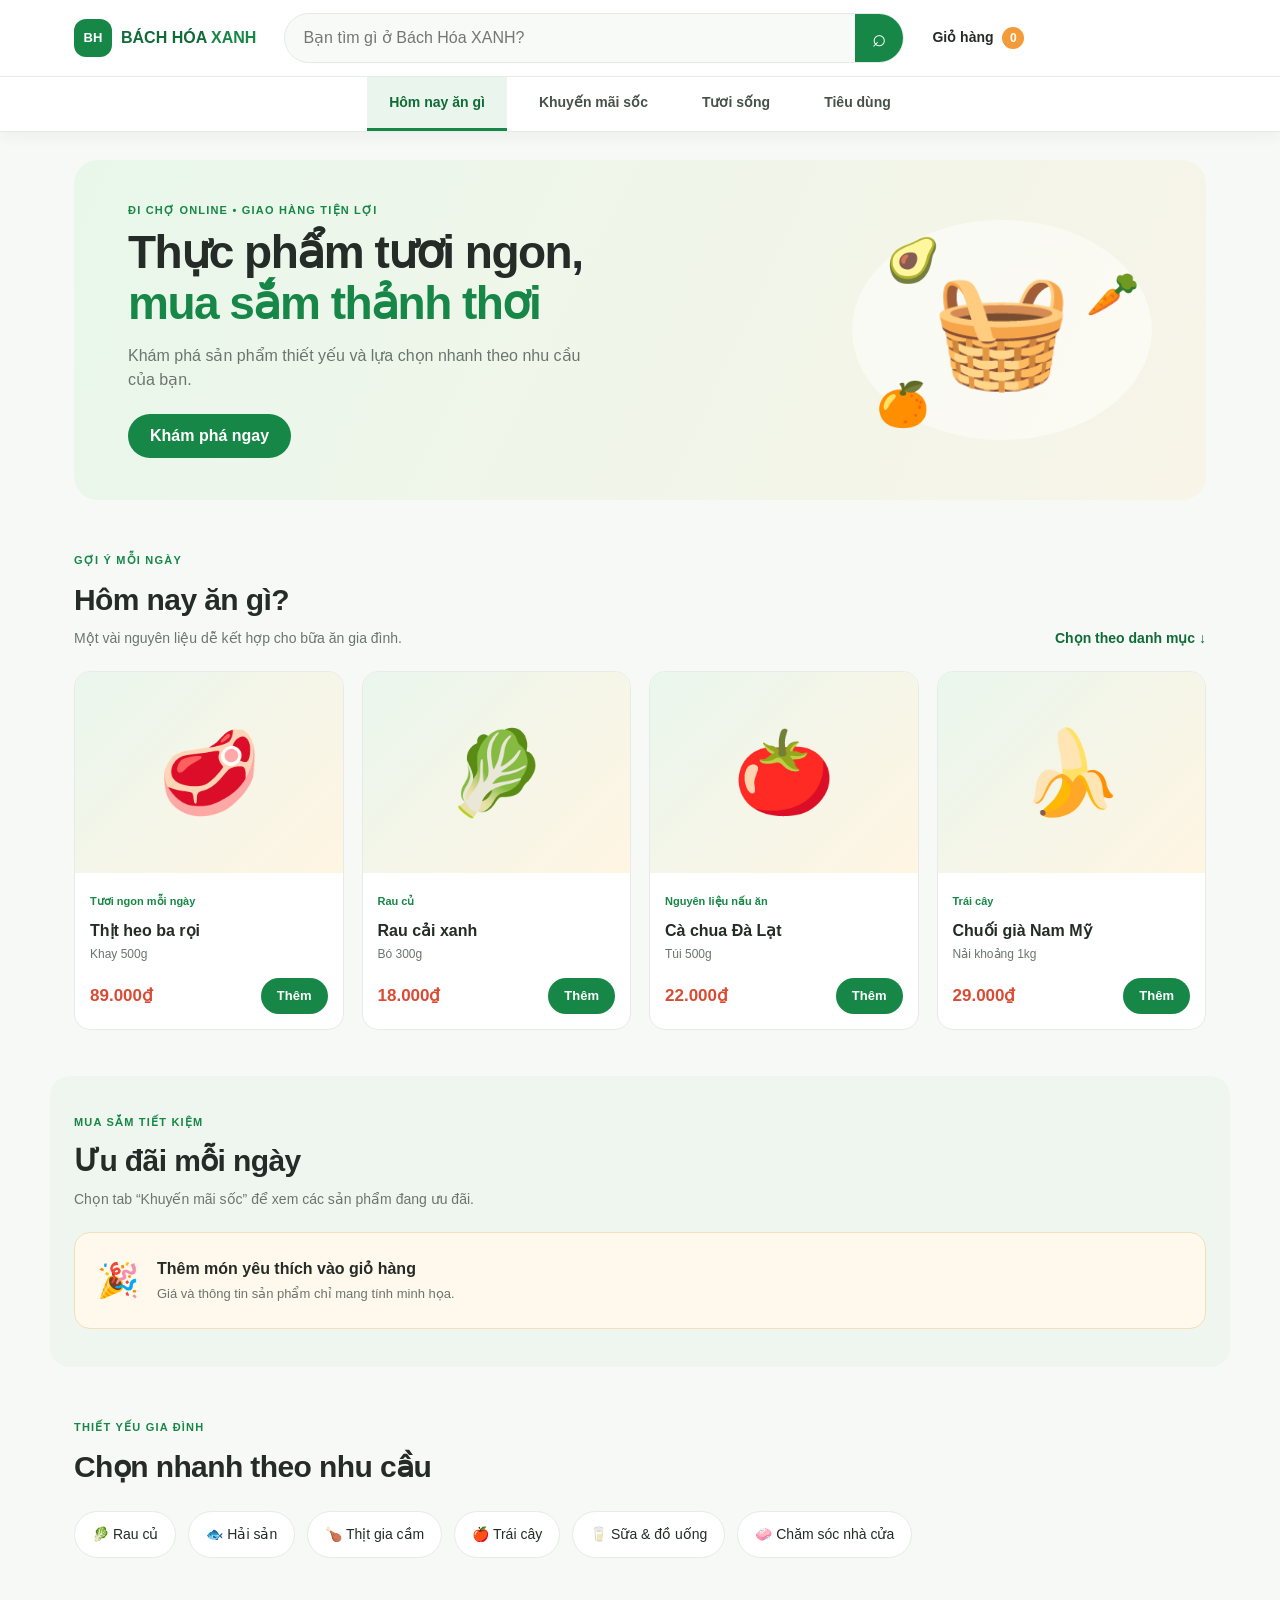
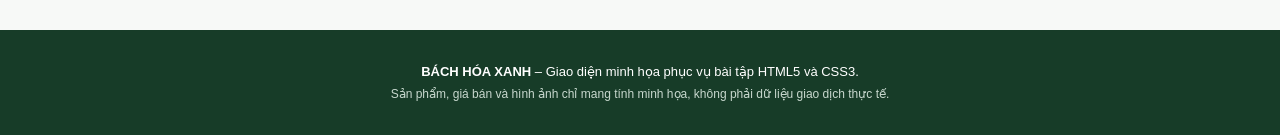
==== commit ff518cdf: "Gop HTML CSS JS vao index.html" ====
--- a/index.html
+++ b/index.html
@@ -3,42 +3,2493 @@
 <head>
   <meta charset="UTF-8">
   <meta name="viewport" content="width=device-width, initial-scale=1.0">
-  <meta name="description" content="Giao diện siêu thị trực tuyến với thanh điều hướng danh mục cố định.">
-  <title>Bách Hóa Xanh - Mua sắm tiện lợi</title>
-  <link rel="stylesheet" href="css/style.css">
+  <meta name="description" content="Mua sắm thực phẩm tươi ngon và hàng thiết yếu tại Bách Hóa XANH.">
+  <meta name="theme-color" content="#168746">
+  <title>Bách Hóa XANH - Mua sắm tiện lợi</title>
+  <style>
+    /* CSS gốc được gộp từ css/style.css và css/gio-hang.css. */
+    /* INLINE_CSS_START */
+    /* Begin style.css */
+/* =========================
+   1. Thiết lập chung
+   ========================= */
+:root {
+  --green: #168746;
+  --green-dark: #106b36;
+  --green-soft: #eaf6ed;
+  --orange: #f29b38;
+  --text: #252b27;
+  --muted: #6b756e;
+  --border: #e6ebe7;
+  --surface: #ffffff;
+  --page: #f7f9f7;
+  --radius: 16px;
+  font-family: Arial, Helvetica, sans-serif;
+}
+
+* { box-sizing: border-box; }
+html { scroll-behavior: smooth; }
+body {
+  margin: 0;
+  color: var(--text);
+  background: var(--page);
+  line-height: 1.5;
+}
+a { color: inherit; text-decoration: none; }
+button, input { font: inherit; }
+.visually-hidden {
+  position: absolute;
+  width: 1px;
+  height: 1px;
+  padding: 0;
+  margin: -1px;
+  overflow: hidden;
+  clip: rect(0, 0, 0, 0);
+  white-space: nowrap;
+  border: 0;
+}
+
+/* =========================
+   2. Header và tìm kiếm
+   ========================= */
+.site-header {
+  background: var(--surface);
+  border-bottom: 1px solid var(--border);
+}
+.header-inner {
+  max-width: 1180px;
+  min-height: 76px;
+  margin: auto;
+  padding: 12px 24px;
+  display: flex;
+  align-items: center;
+  gap: 28px;
+}
+.brand {
+  display: inline-flex;
+  align-items: center;
+  gap: 9px;
+  color: var(--green-dark);
+  font-weight: 800;
+  white-space: nowrap;
+}
+.brand strong { color: var(--green); }
+.brand-mark {
+  display: grid;
+  place-items: center;
+  width: 38px;
+  height: 38px;
+  border-radius: 12px;
+  color: white;
+  background: var(--green);
+  font-size: 13px;
+}
+.search-form {
+  flex: 1;
+  display: flex;
+  max-width: 620px;
+  border: 1px solid var(--border);
+  background: #f8faf8;
+  border-radius: 999px;
+  overflow: hidden;
+}
+.search-form input {
+  flex: 1;
+  min-width: 0;
+  padding: 12px 18px;
+  border: 0;
+  outline: 0;
+  background: transparent;
+}
+.search-form button {
+  width: 48px;
+  border: 0;
+  color: white;
+  background: var(--green);
+  font-size: 25px;
+  cursor: pointer;
+}
+.cart-link {
+  font-size: 14px;
+  font-weight: 700;
+  white-space: nowrap;
+}
+.cart-link span {
+  display: inline-grid;
+  place-items: center;
+  min-width: 22px;
+  height: 22px;
+  margin-left: 5px;
+  border-radius: 50%;
+  color: white;
+  background: var(--orange);
+}
+
+/* =========================
+   3. Sticky Anchor Tabs
+   ========================= */
+.sticky-tabs {
+  position: sticky;
+  top: 0;
+  z-index: 20;
+  background: rgba(255, 255, 255, 0.96);
+  border-bottom: 1px solid var(--border);
+  box-shadow: 0 4px 14px rgba(20, 50, 30, 0.05);
+  backdrop-filter: blur(10px);
+}
+.tabs-inner {
+  max-width: 1180px;
+  margin: auto;
+  padding: 0 24px;
+  display: flex;
+  justify-content: center;
+  gap: 10px;
+}
+.tab {
+  display: inline-flex;
+  align-items: center;
+  justify-content: center;
+  min-height: 54px;
+  padding: 0 22px;
+  color: #465149;
+  font-size: 14px;
+  font-weight: 700;
+  white-space: nowrap;
+  border-bottom: 3px solid transparent;
+  transition: color 0.2s ease, background 0.2s ease;
+}
+.tab:hover, .tab.active {
+  color: var(--green-dark);
+  background: var(--green-soft);
+  border-bottom-color: var(--green);
+}
+
+/* =========================
+   4. Nội dung và banner
+   ========================= */
+main {
+  max-width: 1180px;
+  margin: auto;
+  padding: 28px 24px 60px;
+}
+.hero {
+  min-height: 290px;
+  padding: 42px 54px;
+  display: flex;
+  align-items: center;
+  justify-content: space-between;
+  overflow: hidden;
+  position: relative;
+  border-radius: 24px;
+  background: linear-gradient(115deg, #e9f7eb, #f8f4e8);
+}
+.hero-copy { max-width: 590px; position: relative; z-index: 1; }
+.eyebrow {
+  margin: 0 0 8px;
+  color: var(--green);
+  font-size: 11px;
+  font-weight: 800;
+  letter-spacing: 1.2px;
+}
+.hero h1 {
+  margin: 0;
+  font-size: clamp(30px, 4vw, 46px);
+  line-height: 1.13;
+  letter-spacing: -1.5px;
+}
+.hero h1 span { color: var(--green); }
+.hero-copy > p:not(.eyebrow) {
+  max-width: 460px;
+  margin: 14px 0 22px;
+  color: var(--muted);
+}
+.primary-button, .add-button {
+  display: inline-flex;
+  align-items: center;
+  justify-content: center;
+  border: 0;
+  border-radius: 999px;
+  color: white;
+  background: var(--green);
+  font-weight: 700;
+  cursor: pointer;
+}
+.primary-button { min-height: 44px; padding: 0 22px; }
+.primary-button:hover, .add-button:hover { background: var(--green-dark); }
+.hero-art {
+  width: 300px;
+  height: 220px;
+  position: relative;
+  display: grid;
+  place-items: center;
+  border-radius: 50%;
+  background: rgba(255,255,255,0.48);
+}
+.hero-basket { font-size: 112px; }
+.hero-fruit { position: absolute; font-size: 43px; }
+.fruit-one { top: 8px; left: 34px; }
+.fruit-two { right: 12px; top: 42px; }
+.fruit-three { bottom: 4px; left: 24px; }
+
+/* =========================
+   5. Khu vực danh mục và sản phẩm
+   ========================= */
+.category-section {
+  padding: 52px 0 12px;
+  scroll-margin-top: 76px;
+}
+.category-section.tinted {
+  margin: 34px -24px 0;
+  padding: 38px 24px;
+  border-radius: 20px;
+  background: #eff6ef;
+}
+.section-heading {
+  display: flex;
+  align-items: end;
+  justify-content: space-between;
+  gap: 20px;
+  margin-bottom: 22px;
+}
+.section-heading h2 {
+  margin: 0;
+  font-size: clamp(23px, 3vw, 30px);
+  letter-spacing: -0.6px;
+}
+.section-description { margin: 6px 0 0; color: var(--muted); font-size: 14px; }
+.view-all { color: var(--green-dark); font-size: 14px; font-weight: 700; }
+.product-grid {
+  display: grid;
+  grid-template-columns: repeat(4, minmax(0, 1fr));
+  gap: 18px;
+}
+.product-card {
+  min-width: 0;
+  overflow: hidden;
+  border: 1px solid var(--border);
+  border-radius: var(--radius);
+  background: var(--surface);
+  transition: transform 0.2s ease, box-shadow 0.2s ease;
+}
+.product-card:hover {
+  transform: translateY(-3px);
+  box-shadow: 0 10px 24px rgba(20, 50, 30, 0.08);
+}
+.product-image {
+  aspect-ratio: 4 / 3;
+  overflow: hidden;
+  background: #eef2ee;
+}
+.product-image img {
+  width: 100%;
+  height: 100%;
+  display: block;
+  object-fit: cover;
+}
+.product-info { padding: 15px; }
+.product-tag {
+  color: var(--green);
+  font-size: 11px;
+  font-weight: 700;
+}
+.product-info h3 { margin: 7px 0 2px; font-size: 16px; }
+.product-unit { margin: 0; color: var(--muted); font-size: 12px; }
+.product-bottom {
+  display: flex;
+  align-items: center;
+  justify-content: space-between;
+  gap: 8px;
+  margin-top: 15px;
+}
+.price { color: #d94b32; font-size: 17px; }
+.add-button { min-height: 34px; padding: 0 16px; font-size: 13px; }
+.promo-strip {
+  display: flex;
+  align-items: center;
+  gap: 18px;
+  padding: 22px;
+  border: 1px solid #f3dfb9;
+  border-radius: var(--radius);
+  background: #fff9ed;
+}
+.promo-strip > span { font-size: 34px; }
+.promo-strip p { margin: 3px 0 0; color: var(--muted); font-size: 13px; }
+.category-pills { display: flex; flex-wrap: wrap; gap: 12px; }
+.category-pills span {
+  padding: 12px 17px;
+  border: 1px solid var(--border);
+  border-radius: 999px;
+  background: white;
+  font-size: 14px;
+}
+
+/* =========================
+   6. Footer
+   ========================= */
+.site-footer {
+  padding: 28px 24px;
+  text-align: center;
+  background: #173c28;
+  color: white;
+  font-size: 13px;
+}
+.site-footer p { margin: 4px 0; }
+.footer-note { color: #c8d8ce; font-size: 12px; }
+
+/* =========================
+   7. Responsive
+   ========================= */
+@media (max-width: 900px) {
+  .product-grid { grid-template-columns: repeat(2, minmax(0, 1fr)); }
+  .hero { padding: 34px; }
+  .hero-art { width: 220px; height: 190px; }
+  .hero-basket { font-size: 90px; }
+}
+@media (max-width: 600px) {
+  .header-inner {
+    min-height: auto;
+    padding: 12px 16px;
+    flex-wrap: wrap;
+    gap: 10px;
+  }
+  .brand { font-size: 14px; }
+  .brand-mark { width: 32px; height: 32px; }
+  .cart-link { margin-left: auto; font-size: 12px; }
+  .search-form { order: 3; flex-basis: 100%; max-width: none; }
+  .tabs-inner {
+    justify-content: flex-start;
+    gap: 4px;
+    overflow-x: auto;
+    padding: 0 12px;
+    scrollbar-width: none;
+  }
+  .tabs-inner::-webkit-scrollbar { display: none; }
+  .tab { min-height: 48px; padding: 0 14px; font-size: 12px; }
+  main { padding: 18px 16px 42px; }
+  .hero {
+    min-height: 250px;
+    padding: 28px 22px;
+  }
+  .hero h1 { font-size: 30px; }
+  .hero-art { display: none; }
+  .section-heading { align-items: flex-start; }
+  .view-all { display: none; }
+  .category-section { padding-top: 38px; scroll-margin-top: 58px; }
+  .category-section.tinted { margin-left: -16px; margin-right: -16px; padding: 30px 16px; }
+  .product-grid { gap: 12px; }
+  .product-info { padding: 11px; }
+  .product-info h3 { font-size: 14px; }
+  .price { font-size: 14px; }
+  .add-button { min-height: 32px; padding: 0 12px; }
+  .category-pills { gap: 8px; }
+  .category-pills span { padding: 9px 12px; font-size: 12px; }
+}
+@media (prefers-reduced-motion: reduce) {
+  html { scroll-behavior: auto; }
+  *, *::before, *::after { transition-duration: 0.01ms !important; }
+}
+    /* End ' + style.css + ' */
+
+    /* Begin gio-hang.css */
+/* ==========================================================================
+   1. BIẾN THIẾT KẾ (CSS CUSTOM PROPERTIES)
+   ========================================================================== */
+:root {
+  --color-primary: #008848;
+  --color-primary-dark: #006b38;
+  --color-primary-soft: #e8f5ee;
+  
+  --color-warning-bg: #fffbeb;
+  --color-warning-border: #f59e0b;
+  --color-warning-text: #92400e;
+  
+  --color-danger: #dc2626;
+  --color-danger-soft: #fef2f2;
+  --color-danger-border: #fecaca;
+  
+  --color-bg-page: #f3f4f6;
+  --color-bg-card: #ffffff;
+  --color-text-main: #1f2937;
+  --color-text-muted: #6b7280;
+  --color-border: #e5e7eb;
+
+  --space-xs: 0.375rem;
+  --space-sm: 0.75rem;
+  --space-md: 1rem;
+  --space-lg: 1.5rem;
+
+  --radius-sm: 6px;
+  --radius-md: 12px;
+  --shadow-card: 0 1px 3px rgba(0, 0, 0, 0.08);
+  --shadow-sticky: 0 -4px 12px rgba(0, 0, 0, 0.08);
+}
+
+/* ==========================================================================
+   2. RESET & TIỆN ÍCH CHUNG
+   ========================================================================== */
+*,
+*::before,
+*::after {
+  box-sizing: border-box;
+  margin: 0;
+  padding: 0;
+}
+
+body {
+  font-family: -apple-system, BlinkMacSystemFont, "Segoe UI", Roboto, Helvetica, Arial, sans-serif;
+  background-color: var(--color-bg-page);
+  color: var(--color-text-main);
+  line-height: 1.5;
+  padding-bottom: 130px; /* Chừa khoảng trống cho thanh đặt hàng ghim đáy trên mobile */
+}
+
+.sr-only {
+  position: absolute;
+  width: 1px;
+  height: 1px;
+  overflow: hidden;
+  clip: rect(0, 0, 0, 0);
+}
+
+/* Hệ thống nút bấm chuẩn vùng chạm tối thiểu 44px */
+.btn {
+  display: inline-flex;
+  align-items: center;
+  justify-content: center;
+  min-height: 44px;
+  padding: 0 var(--space-md);
+  font-size: 0.9rem;
+  font-weight: 600;
+  border-radius: var(--radius-sm);
+  border: 1px solid transparent;
+  cursor: pointer;
+  transition: background-color 0.2s ease, border-color 0.2s ease;
+}
+
+.btn--outline-primary {
+  background-color: var(--color-bg-card);
+  border-color: var(--color-primary);
+  color: var(--color-primary);
+}
+
+.btn--outline-primary:hover {
+  background-color: var(--color-primary-soft);
+}
+
+.btn--quick-add {
+  min-height: 36px;
+  padding: 0 var(--space-sm);
+  font-size: 0.8125rem;
+  background-color: var(--color-primary-soft);
+  color: var(--color-primary);
+  white-space: nowrap;
+}
+
+.btn--quick-add:hover {
+  background-color: var(--color-primary);
+  color: #ffffff;
+}
+
+.btn--danger-soft {
+  background-color: var(--color-danger);
+  color: #ffffff;
+  width: 100%;
+}
+
+.btn--danger-inline {
+  min-height: 36px;
+  padding: 0 var(--space-sm);
+  font-size: 0.8125rem;
+  background-color: var(--color-danger-soft);
+  border-color: var(--color-danger-border);
+  color: var(--color-danger);
+}
+
+/* ==========================================================================
+   3. BỐ CỤC TỔNG THỂ (MOBILE-FIRST 1 CỘT)
+   ========================================================================== */
+.cart-page {
+  max-width: 1200px;
+  margin: 0 auto;
+  padding: var(--space-sm);
+}
+
+.cart-layout {
+  display: grid;
+  grid-template-columns: 1fr;
+  gap: var(--space-md);
+}
+
+.cart-main {
+  display: flex;
+  flex-direction: column;
+  gap: var(--space-md);
+}
+
+/* ==========================================================================
+   4. VÙNG 1: THANH ĐỊNH VỊ KHO & TIẾN TRÌNH FREESHIP
+   ========================================================================== */
+.context-card {
+  background-color: var(--color-bg-card);
+  border-radius: var(--radius-md);
+  padding: var(--space-md);
+  box-shadow: var(--shadow-card);
+  display: flex;
+  flex-direction: column;
+  gap: var(--space-md);
+}
+
+.location-bar {
+  display: flex;
+  justify-content: space-between;
+  align-items: flex-start;
+  gap: var(--space-sm);
+  padding-bottom: var(--space-sm);
+  border-bottom: 1px dashed var(--color-border);
+}
+
+.location-bar__badge {
+  display: inline-block;
+  font-size: 0.75rem;
+  font-weight: 700;
+  color: var(--color-primary);
+  background-color: var(--color-primary-soft);
+  padding: 2px 8px;
+  border-radius: 99px;
+  margin-bottom: 4px;
+}
+
+.location-bar__address {
+  font-style: normal;
+  display: flex;
+  flex-direction: column;
+  font-size: 0.9rem;
+}
+
+.location-bar__address span {
+  color: var(--color-text-muted);
+  font-size: 0.825rem;
+}
+
+/* Thanh tiến trình Freeship */
+.freeship-bar {
+  background-color: #f8fafc;
+  border: 1px solid var(--color-border);
+  border-radius: var(--radius-sm);
+  padding: var(--space-sm);
+}
+
+.freeship-bar__header {
+  display: flex;
+  justify-content: space-between;
+  align-items: baseline;
+  gap: var(--space-sm);
+  margin-bottom: var(--space-xs);
+  font-size: 0.875rem;
+}
+
+.freeship-bar__header strong {
+  color: var(--color-primary);
+}
+
+.freeship-bar__percent {
+  font-weight: 700;
+  color: var(--color-primary);
+  font-size: 0.8125rem;
+}
+
+.freeship-bar__progress {
+  width: 100%;
+  height: 10px;
+  border-radius: 99px;
+  overflow: hidden;
+  appearance: none;
+  border: none;
+  background-color: #e2e8f0;
+}
+
+.freeship-bar__progress::-webkit-progress-bar {
+  background-color: #e2e8f0;
+  border-radius: 99px;
+}
+
+.freeship-bar__progress::-webkit-progress-value {
+  background-color: var(--color-primary);
+  border-radius: 99px;
+}
+
+.freeship-bar__progress::-moz-progress-bar {
+  background-color: var(--color-primary);
+  border-radius: 99px;
+}
+
+/* Dải gợi ý bù đơn cuộn ngang trên mobile */
+.quick-add {
+  margin-top: var(--space-sm);
+}
+
+.quick-add__title {
+  font-size: 0.8rem;
+  color: var(--color-text-muted);
+  margin-bottom: var(--space-xs);
+}
+
+.quick-add__list {
+  display: flex;
+  gap: var(--space-sm);
+  overflow-x: auto;
+  scroll-snap-type: x mandatory;
+  padding-bottom: 4px;
+}
+
+.quick-add__item {
+  flex: 0 0 240px;
+  scroll-snap-align: start;
+  display: flex;
+  align-items: center;
+  gap: var(--space-xs);
+  background-color: var(--color-bg-card);
+  border: 1px solid var(--color-border);
+  border-radius: var(--radius-sm);
+  padding: var(--space-xs);
+}
+
+.quick-add__thumb {
+  font-size: 1.5rem;
+  width: 36px;
+  height: 36px;
+  display: grid;
+  place-items: center;
+  background-color: var(--color-bg-page);
+  border-radius: var(--radius-sm);
+}
+
+.quick-add__meta {
+  flex: 1;
+  min-width: 0;
+}
+
+.quick-add__name {
+  font-size: 0.8rem;
+  font-weight: 500;
+  white-space: nowrap;
+  overflow: hidden;
+  text-overflow: ellipsis;
+}
+
+.quick-add__price {
+  font-size: 0.8125rem;
+  font-weight: 700;
+  color: var(--color-primary);
+}
+
+/* ==========================================================================
+   5. VÙNG 2: CẢNH BÁO ĐỒNG BỘ KHO / GIÁ
+   ========================================================================== */
+.sync-alert {
+  background-color: var(--color-danger-soft);
+  border: 1px solid var(--color-danger-border);
+  border-left: 4px solid var(--color-danger);
+  border-radius: var(--radius-md);
+  padding: var(--space-md);
+  display: flex;
+  flex-direction: column;
+  gap: var(--space-sm);
+}
+
+.sync-alert__content {
+  display: flex;
+  gap: var(--space-sm);
+  align-items: flex-start;
+}
+
+.sync-alert__text {
+  font-size: 0.875rem;
+  color: #7f1d1d;
+}
+
+/* ==========================================================================
+   6. VÙNG 3: NHÓM GIAO HÀNG & THẺ SẢN PHẨM (DATA ATTRIBUTES)
+   ========================================================================== */
+.shipment-group {
+  background-color: var(--color-bg-card);
+  border-radius: var(--radius-md);
+  box-shadow: var(--shadow-card);
+  overflow: hidden;
+}
+
+.shipment-group__header {
+  padding: var(--space-md);
+  background-color: #f9fafb;
+  border-bottom: 1px solid var(--color-border);
+  display: flex;
+  flex-direction: column;
+  gap: var(--space-sm);
+}
+
+.shipment-group--fresh .shipment-group__header {
+  background-color: #f0fdf4;
+  border-bottom-color: #bbf7d0;
+}
+
+.shipment-group__heading {
+  display: flex;
+  align-items: center;
+  flex-wrap: wrap;
+  gap: var(--space-xs);
+}
+
+.shipment-tag {
+  font-size: 0.75rem;
+  font-weight: 700;
+  padding: 2px 8px;
+  border-radius: 4px;
+  text-transform: uppercase;
+}
+
+.shipment-tag--fresh {
+  background-color: var(--color-primary);
+  color: #ffffff;
+}
+
+.shipment-tag--dry {
+  background-color: #4b5563;
+  color: #ffffff;
+}
+
+.shipment-group__title {
+  font-size: 0.95rem;
+  font-weight: 700;
+}
+
+.slot-picker {
+  border: none;
+  display: flex;
+  align-items: center;
+  gap: var(--space-xs);
+  font-size: 0.85rem;
+}
+
+.slot-picker__select {
+  flex: 1;
+  min-height: 40px;
+  padding: 0 var(--space-sm);
+  border: 1px solid var(--color-border);
+  border-radius: var(--radius-sm);
+  background-color: var(--color-bg-card);
+  font-size: 0.85rem;
+  color: var(--color-text-main);
+}
+
+/* Thẻ sản phẩm */
+.shipment-group__body {
+  display: flex;
+  flex-direction: column;
+}
+
+.cart-item {
+  padding: var(--space-md);
+  border-bottom: 1px solid var(--color-border);
+  display: grid;
+  grid-template-columns: 1fr auto;
+  grid-template-areas:
+    "product product"
+    "price qty"
+    "actions actions";
+  gap: var(--space-sm);
+  align-items: center;
+}
+
+.cart-item:last-child {
+  border-bottom: none;
+}
+
+/* Trạng thái đổi giá qua Data Attribute */
+.cart-item[data-price-changed="true"] {
+  background-color: var(--color-warning-bg);
+  border-left: 4px solid var(--color-warning-border);
+}
+
+/* Trạng thái hết hàng qua Data Attribute */
+.cart-item[data-stock="out"] {
+  background-color: #fafafa;
+}
+
+.cart-item[data-stock="out"] .cart-item__product,
+.cart-item[data-stock="out"] .cart-item__price,
+.cart-item[data-stock="out"] .cart-item__qty {
+  opacity: 0.6;
+}
+
+.cart-item__product {
+  grid-area: product;
+  display: flex;
+  gap: var(--space-sm);
+  align-items: flex-start;
+}
+
+.cart-item__img {
+  width: 56px;
+  height: 56px;
+  flex-shrink: 0;
+  display: grid;
+  place-items: center;
+  font-size: 1.75rem;
+  background-color: var(--color-bg-page);
+  border-radius: var(--radius-sm);
+  border: 1px solid var(--color-border);
+}
+
+.cart-item__name {
+  font-size: 0.95rem;
+  font-weight: 600;
+  margin-bottom: 2px;
+}
+
+.cart-item__spec {
+  font-size: 0.8rem;
+  color: var(--color-text-muted);
+  margin-bottom: 6px;
+}
+
+.status-pill {
+  display: inline-block;
+  font-size: 0.75rem;
+  font-weight: 600;
+  padding: 2px 8px;
+  border-radius: 4px;
+}
+
+.status-pill--in {
+  background-color: var(--color-primary-soft);
+  color: var(--color-primary);
+}
+
+.status-pill--warning {
+  background-color: #fef3c7;
+  color: var(--color-warning-text);
+}
+
+.status-pill--danger {
+  background-color: var(--color-danger-soft);
+  color: var(--color-danger);
+}
+
+.cart-item__price {
+  grid-area: price;
+  display: flex;
+  flex-direction: column;
+}
+
+.price-old {
+  font-size: 0.8rem;
+  color: var(--color-text-muted);
+}
+
+.price-current {
+  text-decoration: none;
+  font-weight: 700;
+  font-size: 0.95rem;
+  color: var(--color-text-main);
+}
+
+.cart-item[data-price-changed="true"] .price-current {
+  color: var(--color-warning-text);
+}
+
+/* Cụm tăng giảm số lượng */
+.cart-item__qty {
+  grid-area: qty;
+  display: inline-flex;
+  align-items: center;
+  border: 1px solid var(--color-border);
+  border-radius: var(--radius-sm);
+  background-color: var(--color-bg-card);
+}
+
+.qty-btn {
+  width: 44px;
+  height: 44px;
+  border: none;
+  background: transparent;
+  font-size: 1.15rem;
+  font-weight: 700;
+  cursor: pointer;
+  color: var(--color-text-main);
+}
+
+.qty-btn:disabled {
+  cursor: not-allowed;
+  color: var(--color-text-muted);
+}
+
+.qty-input {
+  width: 40px;
+  height: 44px;
+  border: none;
+  border-left: 1px solid var(--color-border);
+  border-right: 1px solid var(--color-border);
+  text-align: center;
+  font-weight: 600;
+  font-size: 0.9rem;
+  -moz-appearance: textfield;
+}
+
+.qty-input::-webkit-inner-spin-button,
+.qty-input::-webkit-outer-spin-button {
+  -webkit-appearance: none;
+}
+
+.cart-item__actions {
+  grid-area: actions;
+  display: flex;
+  justify-content: space-between;
+  align-items: center;
+  padding-top: var(--space-xs);
+  border-top: 1px dashed var(--color-border);
+}
+
+.cart-item__subtotal {
+  font-size: 1rem;
+  color: var(--color-primary);
+}
+
+.cart-item__subtotal--muted {
+  color: var(--color-text-muted);
+}
+
+.btn-remove {
+  min-height: 44px;
+  padding: 0 var(--space-sm);
+  background: transparent;
+  border: none;
+  color: var(--color-text-muted);
+  font-size: 0.85rem;
+  text-decoration: underline;
+  cursor: pointer;
+}
+
+.btn-remove:hover {
+  color: var(--color-danger);
+}
+
+/* ==========================================================================
+   7. VÙNG 4: TÓM TẮT ĐƠN HÀNG & NÚT ĐẶT HÀNG (GHIM ĐÁY TRÊN MOBILE)
+   ========================================================================== */
+.order-summary {
+  background-color: var(--color-bg-card);
+  border-radius: var(--radius-md);
+  padding: var(--space-md);
+  box-shadow: var(--shadow-card);
+  display: flex;
+  flex-direction: column;
+  gap: var(--space-md);
+}
+
+.order-summary__title {
+  font-size: 1.05rem;
+  font-weight: 700;
+}
+
+.promo-box {
+  display: flex;
+  gap: var(--space-xs);
+}
+
+.promo-box__input {
+  flex: 1;
+  min-height: 44px;
+  padding: 0 var(--space-sm);
+  border: 1px solid var(--color-border);
+  border-radius: var(--radius-sm);
+  font-size: 0.9rem;
+}
+
+.summary-list {
+  display: flex;
+  flex-direction: column;
+  gap: var(--space-xs);
+  font-size: 0.9rem;
+}
+
+.summary-list__row {
+  display: flex;
+  justify-content: space-between;
+  align-items: baseline;
+}
+
+.summary-list__row dt {
+  color: var(--color-text-muted);
+}
+
+.summary-list__row--discount dd {
+  color: var(--color-primary);
+  font-weight: 600;
+}
+
+.summary-list__row--total {
+  margin-top: var(--space-xs);
+  padding-top: var(--space-sm);
+  border-top: 1px solid var(--color-border);
+}
+
+.summary-list__row--total dt {
+  color: var(--color-text-main);
+  font-weight: 700;
+  font-size: 1rem;
+}
+
+.summary-list__row--total dd {
+  text-align: right;
+  display: flex;
+  flex-direction: column;
+}
+
+.summary-list__row--total strong {
+  font-size: 1.25rem;
+  color: var(--color-danger);
+}
+
+.summary-list__row--total small {
+  font-size: 0.75rem;
+  color: var(--color-text-muted);
+}
+
+/* Thanh chốt đơn ghim cố định ở đáy màn hình điện thoại */
+.checkout-action {
+  position: fixed;
+  bottom: 0;
+  left: 0;
+  right: 0;
+  z-index: 50;
+  background-color: var(--color-bg-card);
+  padding: var(--space-sm) var(--space-md);
+  box-shadow: var(--shadow-sticky);
+  border-top: 1px solid var(--color-border);
+  display: flex;
+  flex-direction: column;
+  gap: 6px;
+}
+
+.checkout-action__blocker {
+  font-size: 0.8rem;
+  color: var(--color-danger);
+  text-align: center;
+}
+
+.btn--checkout {
+  width: 100%;
+  min-height: 48px;
+  font-size: 1rem;
+  background-color: var(--color-primary);
+  color: #ffffff;
+}
+
+.btn--checkout:hover:not(:disabled) {
+  background-color: var(--color-primary-dark);
+}
+
+.btn--checkout:disabled {
+  background-color: #9ca3af;
+  cursor: not-allowed;
+}
+
+/* ==========================================================================
+   8. GIAO DIỆN MÁY TÍNH (DESKTOP >= 1024px)
+   ========================================================================== */
+@media (min-width: 1024px) {
+  body {
+    padding-bottom: var(--space-lg);
+  }
+
+  .cart-page {
+    padding: var(--space-lg);
+  }
+
+  /* Chia 2 cột bất đối xứng: 68% danh sách hàng - 32% tóm tắt đơn */
+  .cart-layout {
+    grid-template-columns: minmax(0, 1fr) 360px;
+    align-items: start;
+    gap: var(--space-lg);
+  }
+
+  .btn--danger-soft {
+    width: auto;
+    white-space: nowrap;
+  }
+
+  .sync-alert {
+    flex-direction: row;
+    justify-content: space-between;
+    align-items: center;
+  }
+
+  .shipment-group__header {
+    flex-direction: row;
+    justify-content: space-between;
+    align-items: center;
+  }
+
+  /* Trải ngang thẻ sản phẩm thành 1 hàng 4 cột thẳng hàng */
+  .cart-item {
+    grid-template-columns: minmax(0, 2.2fr) 1fr auto 1.1fr;
+    grid-template-areas: "product price qty actions";
+    gap: var(--space-md);
+  }
+
+  .cart-item__actions {
+    flex-direction: column;
+    align-items: flex-end;
+    border-top: none;
+    padding-top: 0;
+    gap: 2px;
+  }
+
+  /* Khung tóm tắt trượt cố định bên phải */
+  .order-summary {
+    position: sticky;
+    top: 20px;
+  }
+
+  .checkout-action {
+    position: static;
+    box-shadow: none;
+    border-top: none;
+    padding: 0;
+  }
+}
+/* ==========================================================================
+   1. BIẾN THIẾT KẾ ĐỒNG BỘ GIAO DIỆN MẪU
+   ========================================================================== */
+:root {
+  --green-primary: #138045;
+  --green-hover: #0e6636;
+  --green-soft: #eaf6ee;
+  --green-border: #cde8d6;
+
+  --red-price: #dc3522;
+  --red-danger: #c92a2a;
+  --red-soft: #fff5f5;
+  --red-border: #ffc9c9;
+
+  --amber-warn: #b45309;
+  --amber-soft: #fffbeb;
+  --amber-border: #fde68a;
+
+  --bg-page: #f8faf9;
+  --bg-card: #ffffff;
+  --text-dark: #1c1e21;
+  --text-muted: #65676b;
+  --border-light: #e8ecea;
+
+  --radius-card: 16px;
+  --radius-inner: 12px;
+  --radius-pill: 999px;
+  --shadow-card: 0 2px 10px rgba(0, 0, 0, 0.04);
+  --shadow-bottom: 0 -4px 16px rgba(0, 0, 0, 0.08);
+}
+
+/* ==========================================================================
+   2. RESET & THÀNH PHẦN DÙNG CHUNG
+   ========================================================================== */
+*,
+*::before,
+*::after {
+  box-sizing: border-box;
+  margin: 0;
+  padding: 0;
+}
+
+body {
+  font-family: -apple-system, BlinkMacSystemFont, "Segoe UI", Roboto, Helvetica, Arial, sans-serif;
+  background-color: var(--bg-page);
+  color: var(--text-dark);
+  line-height: 1.5;
+  padding-bottom: 135px;
+}
+
+.sr-only {
+  position: absolute;
+  width: 1px;
+  height: 1px;
+  overflow: hidden;
+  clip: rect(0, 0, 0, 0);
+}
+
+/* Nhãn chữ in hoa xanh lá đặc trưng trên đầu mỗi khối */
+.eyebrow-label {
+  display: inline-block;
+  font-size: 0.75rem;
+  font-weight: 700;
+  letter-spacing: 0.05em;
+  text-transform: uppercase;
+  color: var(--green-primary);
+  margin-bottom: 4px;
+}
+
+.eyebrow-label--neutral {
+  color: var(--text-muted);
+}
+
+/* Định dạng giá đỏ cam đồng bộ với thẻ sản phẩm mẫu */
+.price-tag {
+  text-decoration: none;
+  font-weight: 700;
+  font-size: 1.05rem;
+  color: var(--red-price);
+}
+
+.price-tag--lg {
+  font-size: 1.35rem;
+}
+
+.price-old {
+  font-size: 0.8125rem;
+  color: var(--text-muted);
+}
+
+.price-muted {
+  font-weight: 600;
+  color: var(--text-muted);
+}
+
+/* Hệ thống nút viên thuốc (Pill Buttons) */
+.btn {
+  display: inline-flex;
+  align-items: center;
+  justify-content: center;
+  min-height: 44px;
+  padding: 0 20px;
+  font-size: 0.9rem;
+  font-weight: 600;
+  border-radius: var(--radius-pill);
+  border: 1.5px solid transparent;
+  cursor: pointer;
+  transition: background-color 0.2s ease, transform 0.1s ease;
+  white-space: nowrap;
+}
+
+.btn--sm {
+  min-height: 36px;
+  padding: 0 16px;
+  font-size: 0.85rem;
+}
+
+.btn--pill-primary {
+  background-color: var(--green-primary);
+  color: #ffffff;
+}
+
+.btn--pill-primary:hover:not(:disabled) {
+  background-color: var(--green-hover);
+}
+
+.btn--pill-outline {
+  background-color: #ffffff;
+  border-color: var(--green-primary);
+  color: var(--green-primary);
+}
+
+.btn--pill-outline:hover {
+  background-color: var(--green-soft);
+}
+
+.btn--pill-danger {
+  background-color: var(--red-danger);
+  color: #ffffff;
+}
+
+/* ==========================================================================
+   3. KHUNG BỐ CỤC TỔNG THỂ (MOBILE-FIRST)
+   ========================================================================== */
+.cart-page {
+  max-width: 1180px;
+  margin: 0 auto;
+  padding: 16px;
+}
+
+.page-heading {
+  display: flex;
+  flex-direction: column;
+  gap: 8px;
+  margin-bottom: 20px;
+}
+
+.page-heading__title {
+  font-size: 1.75rem;
+  font-weight: 700;
+  line-height: 1.25;
+}
+
+.page-heading__sub {
+  font-size: 0.925rem;
+  color: var(--text-muted);
+}
+
+.link-arrow {
+  align-self: flex-start;
+  text-decoration: none;
+  font-weight: 600;
+  font-size: 0.925rem;
+  color: var(--green-primary);
+}
+
+.link-arrow:hover {
+  text-decoration: underline;
+}
+
+.cart-layout {
+  display: grid;
+  grid-template-columns: 1fr;
+  gap: 20px;
+}
+
+.cart-main {
+  display: flex;
+  flex-direction: column;
+  gap: 20px;
+}
+
+/* ==========================================================================
+   4. CẢI TIẾN 1: KHO PHỤC VỤ & TIẾN TRÌNH FREESHIP + GỢI Ý BÙ ĐƠN
+   ========================================================================== */
+.card-box {
+  background-color: var(--bg-card);
+  border: 1px solid var(--border-light);
+  border-radius: var(--radius-card);
+  padding: 20px;
+  box-shadow: var(--shadow-card);
+  display: flex;
+  flex-direction: column;
+  gap: 18px;
+}
+
+.location-bar {
+  display: flex;
+  justify-content: space-between;
+  align-items: flex-start;
+  gap: 12px;
+  padding-bottom: 16px;
+  border-bottom: 1px solid var(--border-light);
+}
+
+.location-bar__address {
+  font-style: normal;
+  display: flex;
+  flex-direction: column;
+  font-size: 0.95rem;
+}
+
+.location-bar__address span {
+  font-size: 0.85rem;
+  color: var(--text-muted);
+  margin-top: 2px;
+}
+
+.freeship-panel {
+  background-color: var(--green-soft);
+  border: 1px solid var(--green-border);
+  border-radius: var(--radius-inner);
+  padding: 16px;
+}
+
+.freeship-panel__top {
+  display: flex;
+  justify-content: space-between;
+  align-items: baseline;
+  flex-wrap: wrap;
+  gap: 8px;
+  font-size: 0.9rem;
+  margin-bottom: 8px;
+}
+
+.freeship-panel__top strong {
+  color: var(--green-primary);
+}
+
+.freeship-panel__ratio {
+  font-size: 0.8125rem;
+  font-weight: 700;
+  color: var(--green-primary);
+}
+
+.freeship-panel__progress {
+  width: 100%;
+  height: 10px;
+  border-radius: var(--radius-pill);
+  appearance: none;
+  border: none;
+  overflow: hidden;
+  background-color: #d3eadd;
+}
+
+.freeship-panel__progress::-webkit-progress-bar {
+  background-color: #d3eadd;
+}
+
+.freeship-panel__progress::-webkit-progress-value {
+  background-color: var(--green-primary);
+  border-radius: var(--radius-pill);
+}
+
+.freeship-panel__progress::-moz-progress-bar {
+  background-color: var(--green-primary);
+}
+
+/* Dải thẻ sản phẩm gợi ý bù đơn đồng bộ giao diện mẫu */
+.upsell-strip {
+  margin-top: 16px;
+}
+
+.upsell-strip__header {
+  display: flex;
+  justify-content: space-between;
+  align-items: center;
+  margin-bottom: 10px;
+}
+
+.upsell-strip__hint {
+  font-size: 0.8rem;
+  color: var(--text-muted);
+}
+
+.upsell-strip__grid {
+  display: grid;
+  grid-auto-flow: column;
+  grid-auto-columns: 210px;
+  gap: 12px;
+  overflow-x: auto;
+  scroll-snap-type: x mandatory;
+  padding-bottom: 4px;
+}
+
+.mini-card {
+  scroll-snap-align: start;
+  background-color: #ffffff;
+  border: 1px solid var(--border-light);
+  border-radius: var(--radius-inner);
+  overflow: hidden;
+  display: flex;
+  flex-direction: column;
+}
+
+.mini-card__img {
+  width: 100%;
+  height: 92px;
+  object-fit: cover;
+  display: block;
+}
+
+.mini-card__body {
+  padding: 12px;
+  display: flex;
+  flex-direction: column;
+  flex: 1;
+}
+
+.mini-card__cat {
+  font-size: 0.72rem;
+  font-weight: 700;
+  color: var(--green-primary);
+}
+
+.mini-card__title {
+  font-size: 0.95rem;
+  font-weight: 700;
+  margin: 2px 0;
+}
+
+.mini-card__spec {
+  font-size: 0.8rem;
+  color: var(--text-muted);
+  margin-bottom: 10px;
+}
+
+.mini-card__footer {
+  margin-top: auto;
+  display: flex;
+  justify-content: space-between;
+  align-items: center;
+}
+
+/* ==========================================================================
+   5. CẢI TIẾN 2: CẢNH BÁO ĐỒNG BỘ TỒN KHO / GIÁ
+   ========================================================================== */
+.sync-banner {
+  background-color: var(--red-soft);
+  border: 1px solid var(--red-border);
+  border-radius: var(--radius-card);
+  padding: 16px 20px;
+  display: flex;
+  flex-direction: column;
+  gap: 12px;
+}
+
+.sync-banner__badge {
+  display: inline-block;
+  font-size: 0.72rem;
+  font-weight: 700;
+  color: var(--red-danger);
+  letter-spacing: 0.04em;
+  margin-bottom: 2px;
+}
+
+.sync-banner__desc {
+  font-size: 0.9rem;
+  color: #7f1d1d;
+}
+
+/* ==========================================================================
+   6. CẢI TIẾN 3: TÁCH NHÓM GIAO HÀNG & THẺ SẢN PHẨM
+   ========================================================================== */
+.shipment-card {
+  background-color: var(--bg-card);
+  border: 1px solid var(--border-light);
+  border-radius: var(--radius-card);
+  box-shadow: var(--shadow-card);
+  overflow: hidden;
+}
+
+.shipment-card__header {
+  padding: 18px 20px;
+  border-bottom: 1px solid var(--border-light);
+  background-color: #fbfdfc;
+  display: flex;
+  flex-direction: column;
+  gap: 12px;
+}
+
+.shipment-card--fresh .shipment-card__header {
+  background-color: #f4fbf6;
+}
+
+.shipment-card__title {
+  font-size: 1.125rem;
+  font-weight: 700;
+}
+
+.slot-selector {
+  border: none;
+  display: flex;
+  align-items: center;
+  gap: 8px;
+  font-size: 0.875rem;
+}
+
+.slot-selector__label {
+  color: var(--text-muted);
+  white-space: nowrap;
+}
+
+.slot-selector__control {
+  flex: 1;
+  min-height: 40px;
+  padding: 0 12px;
+  border: 1px solid var(--border-light);
+  border-radius: var(--radius-pill);
+  background-color: #ffffff;
+  font-size: 0.875rem;
+  font-weight: 500;
+  color: var(--text-dark);
+}
+
+.item-row {
+  padding: 18px 20px;
+  border-bottom: 1px solid var(--border-light);
+  display: grid;
+  grid-template-columns: 76px 1fr;
+  grid-template-areas:
+    "img info"
+    "img pricing"
+    "controls controls";
+  gap: 10px 14px;
+  align-items: center;
+}
+
+.item-row:last-child {
+  border-bottom: none;
+}
+
+/* Đánh dấu sản phẩm thay đổi giá */
+.item-row[data-price-changed="true"] {
+  background-color: var(--amber-soft);
+}
+
+/* Làm mờ sản phẩm hết hàng */
+.item-row[data-stock="out"] {
+  background-color: #fafafa;
+}
+
+.item-row[data-stock="out"] .item-row__img,
+.item-row[data-stock="out"] .item-row__info,
+.item-row[data-stock="out"] .item-row__pricing,
+.item-row[data-stock="out"] .qty-stepper {
+  opacity: 0.55;
+}
+
+.item-row__img {
+  grid-area: img;
+  width: 76px;
+  height: 76px;
+  border-radius: var(--radius-inner);
+  object-fit: cover;
+  border: 1px solid var(--border-light);
+}
+
+.item-row__info {
+  grid-area: info;
+}
+
+.item-row__cat {
+  display: block;
+  font-size: 0.75rem;
+  font-weight: 700;
+  color: var(--green-primary);
+}
+
+.item-row__title {
+  font-size: 1rem;
+  font-weight: 700;
+  margin: 2px 0;
+}
+
+.item-row__spec {
+  font-size: 0.825rem;
+  color: var(--text-muted);
+  margin-bottom: 6px;
+}
+
+.stock-badge {
+  display: inline-block;
+  font-size: 0.75rem;
+  font-weight: 600;
+  padding: 2px 10px;
+  border-radius: var(--radius-pill);
+}
+
+.stock-badge--ok {
+  background-color: var(--green-soft);
+  color: var(--green-primary);
+}
+
+.stock-badge--warn {
+  background-color: #fef3c7;
+  color: var(--amber-warn);
+}
+
+.stock-badge--out {
+  background-color: var(--red-soft);
+  color: var(--red-danger);
+}
+
+.item-row__pricing {
+  grid-area: pricing;
+  display: flex;
+  align-items: baseline;
+  gap: 8px;
+}
+
+.item-row__controls {
+  grid-area: controls;
+  display: flex;
+  justify-content: space-between;
+  align-items: center;
+  padding-top: 10px;
+  border-top: 1px dashed var(--border-light);
+}
+
+.qty-stepper {
+  display: inline-flex;
+  align-items: center;
+  border: 1px solid var(--border-light);
+  border-radius: var(--radius-pill);
+  background-color: #ffffff;
+  overflow: hidden;
+}
+
+.qty-stepper__btn {
+  width: 40px;
+  height: 40px;
+  border: none;
+  background: transparent;
+  font-size: 1.15rem;
+  font-weight: 700;
+  cursor: pointer;
+  color: var(--text-dark);
+}
+
+.qty-stepper__btn:disabled {
+  cursor: not-allowed;
+  color: var(--text-muted);
+}
+
+.qty-stepper__val {
+  width: 36px;
+  height: 40px;
+  border: none;
+  text-align: center;
+  font-weight: 700;
+  font-size: 0.9rem;
+  -moz-appearance: textfield;
+}
+
+.qty-stepper__val::-webkit-inner-spin-button,
+.qty-stepper__val::-webkit-outer-spin-button {
+  -webkit-appearance: none;
+}
+
+.item-row__total {
+  display: flex;
+  align-items: center;
+  gap: 12px;
+}
+
+.btn-text-remove {
+  min-height: 40px;
+  padding: 0 8px;
+  border: none;
+  background: transparent;
+  font-size: 0.85rem;
+  color: var(--text-muted);
+  text-decoration: underline;
+  cursor: pointer;
+}
+
+.btn-text-remove:hover {
+  color: var(--red-danger);
+}
+
+/* ==========================================================================
+   7. CẢI TIẾN 4: TÓM TẮT ĐƠN HÀNG & CHỐT ĐƠN AN TOÀN
+   ========================================================================== */
+.summary-card {
+  background-color: var(--bg-card);
+  border: 1px solid var(--border-light);
+  border-radius: var(--radius-card);
+  padding: 20px;
+  box-shadow: var(--shadow-card);
+  display: flex;
+  flex-direction: column;
+  gap: 14px;
+}
+
+.summary-card__title {
+  font-size: 1.2rem;
+  font-weight: 700;
+}
+
+.voucher-form {
+  display: flex;
+  gap: 8px;
+}
+
+.voucher-form__input {
+  flex: 1;
+  min-height: 44px;
+  padding: 0 16px;
+  border: 1px solid var(--border-light);
+  border-radius: var(--radius-pill);
+  font-size: 0.9rem;
+}
+
+.bill-breakdown {
+  display: flex;
+  flex-direction: column;
+  gap: 10px;
+  font-size: 0.925rem;
+}
+
+.bill-breakdown__row {
+  display: flex;
+  justify-content: space-between;
+  align-items: baseline;
+}
+
+.bill-breakdown__row dt {
+  color: var(--text-muted);
+}
+
+.bill-breakdown__row--save dd {
+  color: var(--green-primary);
+  font-weight: 600;
+}
+
+.bill-breakdown__row--grand {
+  margin-top: 6px;
+  padding-top: 12px;
+  border-top: 1px solid var(--border-light);
+}
+
+.bill-breakdown__row--grand dt {
+  color: var(--text-dark);
+  font-weight: 700;
+  font-size: 1rem;
+}
+
+.bill-breakdown__row--grand dd {
+  text-align: right;
+  display: flex;
+  flex-direction: column;
+}
+
+.bill-breakdown__row--grand small {
+  font-size: 0.75rem;
+  color: var(--text-muted);
+}
+
+/* Ghim cố định thanh đặt hàng ở cạnh dưới trên điện thoại */
+.checkout-bar {
+  position: fixed;
+  bottom: 0;
+  left: 0;
+  right: 0;
+  z-index: 40;
+  background-color: #ffffff;
+  border-top: 1px solid var(--border-light);
+  box-shadow: var(--shadow-bottom);
+  padding: 12px 16px;
+  display: flex;
+  flex-direction: column;
+  gap: 6px;
+}
+
+.checkout-bar__note {
+  font-size: 0.8rem;
+  color: var(--red-danger);
+  text-align: center;
+}
+
+.btn--checkout {
+  width: 100%;
+  min-height: 48px;
+  font-size: 1rem;
+}
+
+.btn--checkout:disabled {
+  background-color: #a3b1a9;
+  cursor: not-allowed;
+}
+
+/* ==========================================================================
+   8. GIAO DIỆN MÁY TÍNH (DESKTOP >= 1024px)
+   ========================================================================== */
+@media (min-width: 1024px) {
+  body {
+    padding-bottom: 32px;
+  }
+
+  .cart-page {
+    padding: 28px 24px;
+  }
+
+  .page-heading {
+    flex-direction: row;
+    justify-content: space-between;
+    align-items: flex-end;
+  }
+
+  .cart-layout {
+    grid-template-columns: minmax(0, 1fr) 360px;
+    align-items: start;
+    gap: 24px;
+  }
+
+  .upsell-strip__grid {
+    grid-auto-flow: row;
+    grid-template-columns: repeat(3, 1fr);
+    overflow-x: visible;
+  }
+
+  .sync-banner {
+    flex-direction: row;
+    justify-content: space-between;
+    align-items: center;
+  }
+
+  .shipment-card__header {
+    flex-direction: row;
+    justify-content: space-between;
+    align-items: center;
+  }
+
+  .item-row {
+    grid-template-columns: 76px minmax(0, 2fr) auto auto;
+    grid-template-areas: "img info pricing controls";
+    gap: 16px;
+  }
+
+  .item-row__pricing {
+    flex-direction: column;
+    align-items: flex-end;
+    gap: 2px;
+  }
+
+  .item-row__controls {
+    border-top: none;
+    padding-top: 0;
+    gap: 16px;
+  }
+
+  .item-row__total {
+    flex-direction: column;
+    align-items: flex-end;
+    gap: 2px;
+    min-width: 90px;
+  }
+
+  .summary-card {
+    position: sticky;
+    top: 24px;
+  }
+
+  .checkout-bar {
+    position: static;
+    box-shadow: none;
+    border-top: none;
+    padding: 0;
+  }
+}
+    /* End ' + gio-hang.css + ' */
+    /* INLINE_CSS_END */
+
+    /* CSS điều chỉnh giao diện Single-File Web App */
+    :root {
+      --green: #168746;
+      --green-dark: #106b36;
+      --green-soft: #eaf6ed;
+      --orange: #f29b38;
+      --text: #252b27;
+      --muted: #6b756e;
+      --border: #e6ebe7;
+      --surface: #ffffff;
+      --page: #f7f9f7;
+      font-family: Arial, Helvetica, sans-serif;
+    }
+
+    html { scroll-behavior: smooth; }
+    body {
+      margin: 0;
+      padding: 0;
+      color: var(--text);
+      background: var(--page);
+      line-height: 1.5;
+    }
+    body.modal-open { overflow: hidden; }
+    button, input { font: inherit; }
+    button { color: inherit; }
+    .visually-hidden {
+      position: absolute;
+      width: 1px;
+      height: 1px;
+      padding: 0;
+      margin: -1px;
+      overflow: hidden;
+      clip: rect(0, 0, 0, 0);
+      white-space: nowrap;
+      border: 0;
+    }
+
+    .site-header {
+      position: relative;
+      z-index: 25;
+      background: var(--surface);
+      border-bottom: 1px solid var(--border);
+    }
+    .header-inner {
+      max-width: 1180px;
+      min-height: 76px;
+      margin: auto;
+      padding: 12px 24px;
+      display: flex;
+      align-items: center;
+      gap: 28px;
+    }
+    .brand {
+      display: inline-flex;
+      align-items: center;
+      gap: 9px;
+      color: var(--green-dark);
+      font-weight: 800;
+      white-space: nowrap;
+      text-decoration: none;
+    }
+    .brand strong { color: var(--green); }
+    .brand-mark {
+      display: grid;
+      place-items: center;
+      width: 38px;
+      height: 38px;
+      border-radius: 12px;
+      color: white;
+      background: var(--green);
+      font-size: 13px;
+    }
+    .search-form {
+      flex: 1;
+      display: flex;
+      max-width: 620px;
+      border: 1px solid var(--border);
+      background: #f8faf8;
+      border-radius: 999px;
+      overflow: hidden;
+    }
+    .search-form input {
+      flex: 1;
+      min-width: 0;
+      padding: 12px 18px;
+      border: 0;
+      outline: 0;
+      background: transparent;
+    }
+    .search-form button {
+      width: 48px;
+      border: 0;
+      color: white;
+      background: var(--green);
+      font-size: 24px;
+      cursor: pointer;
+    }
+    .cart-link {
+      border: 0;
+      padding: 8px 0;
+      background: transparent;
+      font-size: 14px;
+      font-weight: 700;
+      white-space: nowrap;
+      cursor: pointer;
+    }
+    .cart-link span {
+      display: inline-grid;
+      place-items: center;
+      min-width: 22px;
+      height: 22px;
+      margin-left: 5px;
+      padding: 0 5px;
+      border-radius: 999px;
+      color: white;
+      background: var(--orange);
+      font-size: 12px;
+    }
+
+    .sticky-tabs {
+      position: sticky;
+      top: 0;
+      z-index: 20;
+      background: rgba(255, 255, 255, 0.96);
+      border-bottom: 1px solid var(--border);
+      box-shadow: 0 4px 14px rgba(20, 50, 30, 0.05);
+      backdrop-filter: blur(10px);
+    }
+    .tabs-inner {
+      max-width: 1180px;
+      margin: auto;
+      padding: 0 24px;
+      display: flex;
+      justify-content: center;
+      gap: 10px;
+    }
+    .tab {
+      display: inline-flex;
+      align-items: center;
+      justify-content: center;
+      min-height: 54px;
+      padding: 0 22px;
+      border: 0;
+      border-bottom: 3px solid transparent;
+      color: #465149;
+      background: transparent;
+      font-size: 14px;
+      font-weight: 700;
+      white-space: nowrap;
+      cursor: pointer;
+      transition: color 0.2s ease, background 0.2s ease;
+    }
+    .tab:hover, .tab.active {
+      color: var(--green-dark);
+      background: var(--green-soft);
+      border-bottom-color: var(--green);
+    }
+
+    main {
+      max-width: 1180px;
+      margin: auto;
+      padding: 28px 24px 60px;
+    }
+    .hero {
+      min-height: 290px;
+      padding: 42px 54px;
+      display: flex;
+      align-items: center;
+      justify-content: space-between;
+      overflow: hidden;
+      position: relative;
+      border-radius: 24px;
+      background: linear-gradient(115deg, #e9f7eb, #f8f4e8);
+    }
+    .hero-copy { max-width: 590px; position: relative; z-index: 1; }
+    .eyebrow {
+      margin: 0 0 8px;
+      color: var(--green);
+      font-size: 11px;
+      font-weight: 800;
+      letter-spacing: 1.2px;
+    }
+    .hero h1 {
+      margin: 0;
+      font-size: clamp(30px, 4vw, 46px);
+      line-height: 1.13;
+      letter-spacing: -1.5px;
+    }
+    .hero h1 span { color: var(--green); }
+    .hero-copy > p:not(.eyebrow) {
+      max-width: 460px;
+      margin: 14px 0 22px;
+      color: var(--muted);
+    }
+    .primary-button, .add-button {
+      display: inline-flex;
+      align-items: center;
+      justify-content: center;
+      border: 0;
+      border-radius: 999px;
+      color: white;
+      background: var(--green);
+      font-weight: 700;
+      cursor: pointer;
+    }
+    .primary-button {
+      min-height: 44px;
+      padding: 0 22px;
+      text-decoration: none;
+    }
+    .primary-button:hover, .add-button:hover { background: var(--green-dark); }
+    .hero-art {
+      width: 300px;
+      height: 220px;
+      position: relative;
+      display: grid;
+      place-items: center;
+      border-radius: 50%;
+      background: rgba(255, 255, 255, 0.48);
+    }
+    .hero-basket { font-size: 112px; }
+    .hero-fruit { position: absolute; font-size: 43px; }
+    .fruit-one { top: 8px; left: 34px; }
+    .fruit-two { right: 12px; top: 42px; }
+    .fruit-three { bottom: 4px; left: 24px; }
+
+    .category-section {
+      padding: 52px 0 12px;
+      scroll-margin-top: 76px;
+    }
+    .category-section.tinted {
+      margin: 34px -24px 0;
+      padding: 38px 24px;
+      border-radius: 20px;
+      background: #eff6ef;
+    }
+    .section-heading {
+      display: flex;
+      align-items: end;
+      justify-content: space-between;
+      gap: 20px;
+      margin-bottom: 22px;
+    }
+    .section-heading h2 {
+      margin: 0;
+      font-size: clamp(23px, 3vw, 30px);
+      letter-spacing: -0.6px;
+    }
+    .section-description { margin: 6px 0 0; color: var(--muted); font-size: 14px; }
+    .view-all { color: var(--green-dark); font-size: 14px; font-weight: 700; text-decoration: none; }
+    .product-grid {
+      display: grid;
+      grid-template-columns: repeat(4, minmax(0, 1fr));
+      gap: 18px;
+    }
+    .product-card {
+      min-width: 0;
+      overflow: hidden;
+      border: 1px solid var(--border);
+      border-radius: 16px;
+      background: var(--surface);
+      transition: transform 0.2s ease, box-shadow 0.2s ease;
+    }
+    .product-card:hover {
+      transform: translateY(-3px);
+      box-shadow: 0 10px 24px rgba(20, 50, 30, 0.08);
+    }
+    .product-image {
+      aspect-ratio: 4 / 3;
+      display: grid;
+      place-items: center;
+      overflow: hidden;
+      background: linear-gradient(135deg, #eaf6ed, #fff5e3);
+    }
+    .product-image span { font-size: clamp(54px, 8vw, 82px); }
+    .product-info { padding: 15px; }
+    .product-tag { color: var(--green); font-size: 11px; font-weight: 700; }
+    .product-info h3 { margin: 7px 0 2px; font-size: 16px; }
+    .product-unit { margin: 0; color: var(--muted); font-size: 12px; }
+    .product-bottom {
+      display: flex;
+      align-items: center;
+      justify-content: space-between;
+      gap: 8px;
+      margin-top: 15px;
+    }
+    .price { color: #d94b32; font-size: 17px; }
+    .price-old { margin-right: 5px; color: var(--muted); font-size: 12px; }
+    .add-button { min-height: 36px; padding: 0 16px; font-size: 13px; }
+    .empty-results {
+      grid-column: 1 / -1;
+      padding: 36px 20px;
+      border: 1px dashed var(--border);
+      border-radius: 16px;
+      color: var(--muted);
+      background: white;
+      text-align: center;
+    }
+    .promo-strip {
+      display: flex;
+      align-items: center;
+      gap: 18px;
+      padding: 22px;
+      border: 1px solid #f3dfb9;
+      border-radius: 16px;
+      background: #fff9ed;
+    }
+    .promo-strip > span { font-size: 34px; }
+    .promo-strip p { margin: 3px 0 0; color: var(--muted); font-size: 13px; }
+    .category-pills { display: flex; flex-wrap: wrap; gap: 12px; }
+    .category-pills span {
+      padding: 12px 17px;
+      border: 1px solid var(--border);
+      border-radius: 999px;
+      background: white;
+      font-size: 14px;
+    }
+    .site-footer {
+      padding: 28px 24px;
+      color: white;
+      background: #173c28;
+      font-size: 13px;
+      text-align: center;
+    }
+    .site-footer p { margin: 4px 0; }
+    .footer-note { color: #c8d8ce; font-size: 12px; }
+
+    /* Modal giỏ hàng */
+    .cart-modal[hidden] { display: none; }
+    .cart-modal {
+      position: fixed;
+      inset: 0;
+      z-index: 100;
+      display: grid;
+      place-items: center;
+      padding: 20px;
+      background: rgba(15, 30, 20, 0.56);
+    }
+    .cart-dialog {
+      width: min(100%, 620px);
+      max-height: min(86vh, 760px);
+      display: flex;
+      flex-direction: column;
+      overflow: hidden;
+      border-radius: 20px;
+      background: white;
+      box-shadow: 0 24px 80px rgba(0, 0, 0, 0.22);
+    }
+    .cart-dialog__header {
+      display: flex;
+      align-items: center;
+      justify-content: space-between;
+      gap: 16px;
+      padding: 20px 22px;
+      border-bottom: 1px solid var(--border);
+    }
+    .cart-dialog__header h2 { margin: 0; font-size: 22px; }
+    .cart-close {
+      width: 40px;
+      height: 40px;
+      border: 0;
+      border-radius: 50%;
+      background: #f2f5f2;
+      font-size: 24px;
+      cursor: pointer;
+    }
+    .cart-items {
+      min-height: 100px;
+      padding: 8px 22px;
+      overflow: auto;
+    }
+    .cart-empty { padding: 28px 8px; color: var(--muted); text-align: center; }
+    .modal-cart-item {
+      display: grid;
+      grid-template-columns: 52px minmax(0, 1fr) auto;
+      align-items: center;
+      gap: 12px;
+      padding: 14px 0;
+      border-bottom: 1px solid var(--border);
+    }
+    .modal-cart-item:last-child { border-bottom: 0; }
+    .modal-cart-item__emoji {
+      width: 52px;
+      height: 52px;
+      display: grid;
+      place-items: center;
+      border-radius: 12px;
+      background: var(--green-soft);
+      font-size: 27px;
+    }
+    .modal-cart-item__name { margin: 0; font-size: 14px; }
+    .modal-cart-item__unit { margin: 2px 0 8px; color: var(--muted); font-size: 12px; }
+    .quantity-control {
+      display: inline-flex;
+      align-items: center;
+      overflow: hidden;
+      border: 1px solid var(--border);
+      border-radius: 8px;
+    }
+    .quantity-control button {
+      width: 32px;
+      height: 32px;
+      border: 0;
+      background: #f8faf8;
+      cursor: pointer;
+    }
+    .quantity-control button:disabled { color: #a7afa9; cursor: not-allowed; }
+    .quantity-control span { min-width: 30px; text-align: center; font-size: 13px; }
+    .modal-cart-item__end { display: grid; justify-items: end; gap: 7px; }
+    .modal-cart-item__subtotal { color: #d94b32; font-size: 14px; white-space: nowrap; }
+    .remove-item {
+      padding: 2px 0;
+      border: 0;
+      color: var(--muted);
+      background: transparent;
+      font-size: 12px;
+      text-decoration: underline;
+      cursor: pointer;
+    }
+    .cart-dialog__footer {
+      padding: 18px 22px 22px;
+      border-top: 1px solid var(--border);
+      background: #fbfcfb;
+    }
+    .cart-total {
+      display: flex;
+      align-items: baseline;
+      justify-content: space-between;
+      gap: 12px;
+      margin-bottom: 14px;
+      font-weight: 700;
+    }
+    .cart-total strong { color: #d94b32; font-size: 21px; }
+    .checkout-button {
+      width: 100%;
+      min-height: 48px;
+      border: 0;
+      border-radius: 999px;
+      color: white;
+      background: var(--green);
+      font-weight: 700;
+      cursor: pointer;
+    }
+    .checkout-button:disabled { background: #aab5ad; cursor: not-allowed; }
+    .checkout-note { margin: 9px 0 0; color: var(--muted); font-size: 12px; text-align: center; }
+    :focus-visible { outline: 3px solid #f2ae3d; outline-offset: 3px; }
+
+    @media (max-width: 900px) {
+      .product-grid { grid-template-columns: repeat(2, minmax(0, 1fr)); }
+      .hero { padding: 34px; }
+      .hero-art { width: 220px; height: 190px; }
+      .hero-basket { font-size: 90px; }
+    }
+    @media (max-width: 600px) {
+      .header-inner {
+        min-height: auto;
+        padding: 12px 16px;
+        flex-wrap: wrap;
+        gap: 10px;
+      }
+      .brand { font-size: 14px; }
+      .brand-mark { width: 32px; height: 32px; }
+      .cart-link { margin-left: auto; font-size: 12px; }
+      .search-form { order: 3; flex-basis: 100%; max-width: none; }
+      .tabs-inner {
+        justify-content: flex-start;
+        gap: 4px;
+        overflow-x: auto;
+        padding: 0 12px;
+        scrollbar-width: none;
+      }
+      .tabs-inner::-webkit-scrollbar { display: none; }
+      .tab { min-height: 48px; padding: 0 14px; font-size: 12px; }
+      main { padding: 18px 16px 42px; }
+      .hero { min-height: 250px; padding: 28px 22px; }
+      .hero h1 { font-size: 30px; }
+      .hero-art { display: none; }
+      .section-heading { align-items: flex-start; }
+      .view-all { display: none; }
+      .category-section { padding-top: 38px; scroll-margin-top: 58px; }
+      .category-section.tinted { margin-left: -16px; margin-right: -16px; padding: 30px 16px; }
+      .product-grid { gap: 12px; }
+      .product-info { padding: 11px; }
+      .product-info h3 { font-size: 14px; }
+      .price { font-size: 14px; }
+      .add-button { min-height: 34px; padding: 0 12px; }
+      .category-pills { gap: 8px; }
+      .category-pills span { padding: 9px 12px; font-size: 12px; }
+      .cart-modal { align-items: end; padding: 0; }
+      .cart-dialog { width: 100%; max-height: 90vh; border-radius: 20px 20px 0 0; }
+      .cart-dialog__header, .cart-items, .cart-dialog__footer { padding-left: 18px; padding-right: 18px; }
+      .modal-cart-item { grid-template-columns: 44px minmax(0, 1fr) auto; gap: 9px; }
+      .modal-cart-item__emoji { width: 44px; height: 44px; font-size: 23px; }
+      .modal-cart-item__subtotal { font-size: 12px; }
+    }
+    @media (prefers-reduced-motion: reduce) {
+      html { scroll-behavior: auto; }
+      *, *::before, *::after { transition-duration: 0.01ms !important; }
+    }
+  </style>
 </head>
 <body>
+  <!-- Header: thương hiệu, tìm kiếm và nút mở giỏ hàng -->
   <header class="site-header">
     <div class="header-inner">
-      <a class="brand" href="#" aria-label="Bách Hóa Xanh - Trang chủ">
-        <span class="brand-mark">BH</span>
+      <a class="brand" href="#" aria-label="Bách Hóa XANH - Trang chủ">
+        <span class="brand-mark" aria-hidden="true">BH</span>
         <span>BÁCH HÓA <strong>XANH</strong></span>
       </a>
-      <form class="search-form" role="search" onsubmit="return false;">
+      <form class="search-form" id="search-form" role="search">
         <label class="visually-hidden" for="search">Tìm kiếm sản phẩm</label>
-        <input id="search" type="search" placeholder="Bạn tìm gì ở Bách Hóa Xanh?">
+        <input id="search" type="search" placeholder="Bạn tìm gì ở Bách Hóa XANH?" autocomplete="off">
         <button type="submit" aria-label="Tìm kiếm">⌕</button>
       </form>
-      <a class="cart-link" href="#san-pham">Giỏ hàng <span>0</span></a>
+      <button class="cart-link" id="open-cart" type="button" aria-haspopup="dialog" aria-controls="cart-modal">
+        Giỏ hàng <span id="cart-count" aria-live="polite">0</span>
+      </button>
     </div>
   </header>
 
+  <!-- Điều hướng danh mục cố định khi cuộn trang -->
   <nav class="sticky-tabs" aria-label="Điều hướng danh mục">
-    <div class="tabs-inner">
-      <a class="tab active" href="#hom-nay-an-gi">Hôm nay ăn gì</a>
-      <a class="tab" href="#khuyen-mai">Khuyến mãi sốc</a>
-      <a class="tab" href="#tuoi-song">Tươi sống</a>
-      <a class="tab" href="#tieu-dung">Tiêu dùng</a>
+    <div class="tabs-inner" role="tablist" aria-label="Danh mục sản phẩm">
+      <button class="tab active" id="tab-today" type="button" role="tab" aria-selected="true" data-category="today">Hôm nay ăn gì</button>
+      <button class="tab" id="tab-promo" type="button" role="tab" aria-selected="false" data-category="promo">Khuyến mãi sốc</button>
+      <button class="tab" id="tab-fresh" type="button" role="tab" aria-selected="false" data-category="fresh">Tươi sống</button>
+      <button class="tab" id="tab-daily" type="button" role="tab" aria-selected="false" data-category="daily">Tiêu dùng</button>
     </div>
   </nav>
 
   <main>
-    <section class="hero">
+    <!-- Banner giới thiệu -->
+    <section class="hero" aria-labelledby="hero-title">
       <div class="hero-copy">
         <p class="eyebrow">ĐI CHỢ ONLINE • GIAO HÀNG TIỆN LỢI</p>
-        <h1>Thực phẩm tươi ngon,<br><span>mua sắm thảnh thơi</span></h1>
+        <h1 id="hero-title">Thực phẩm tươi ngon,<br><span>mua sắm thảnh thơi</span></h1>
         <p>Khám phá sản phẩm thiết yếu và lựa chọn nhanh theo nhu cầu của bạn.</p>
-        <a class="primary-button" href="#hom-nay-an-gi">Khám phá ngay</a>
+        <a class="primary-button" href="#san-pham">Khám phá ngay</a>
       </div>
       <div class="hero-art" aria-hidden="true">
         <span class="hero-fruit fruit-one">🥑</span>
@@ -48,76 +2499,268 @@
       </div>
     </section>
 
-    <section class="category-section" id="hom-nay-an-gi">
+    <!-- Danh sách sản phẩm được lọc theo tab và từ khóa tìm kiếm -->
+    <section class="category-section" id="san-pham" aria-labelledby="catalog-title">
       <div class="section-heading">
         <div>
           <p class="eyebrow">GỢI Ý MỖI NGÀY</p>
-          <h2>Hôm nay ăn gì?</h2>
-          <p class="section-description">Một vài nguyên liệu dễ kết hợp cho bữa ăn gia đình.</p>
+          <h2 id="catalog-title">Hôm nay ăn gì?</h2>
+          <p class="section-description" id="catalog-description">Một vài nguyên liệu dễ kết hợp cho bữa ăn gia đình.</p>
         </div>
-        <a class="view-all" href="#san-pham">Xem sản phẩm →</a>
+        <a class="view-all" href="#san-pham">Chọn theo danh mục ↓</a>
       </div>
-      <div class="product-grid" id="san-pham">
-        <article class="product-card">
-          <div class="product-image"><img src="https://images.unsplash.com/photo-1607623814075-e51df1bdc82f?auto=format&fit=crop&w=700&q=80" alt="Thịt heo tươi"></div>
-          <div class="product-info">
-            <span class="product-tag">Tươi ngon mỗi ngày</span>
-            <h3>Thịt heo ba rọi</h3>
-            <p class="product-unit">Khay 500g</p>
-            <div class="product-bottom"><strong class="price">89.000đ</strong><button class="add-button" type="button">Thêm</button></div>
-          </div>
-        </article>
-        <article class="product-card">
-          <div class="product-image"><img src="https://images.unsplash.com/photo-1566385101042-1a0aa0c1268c?auto=format&fit=crop&w=700&q=80" alt="Rau cải xanh tươi"></div>
-          <div class="product-info">
-            <span class="product-tag">Rau củ</span>
-            <h3>Rau cải xanh</h3>
-            <p class="product-unit">Bó 300g</p>
-            <div class="product-bottom"><strong class="price">18.000đ</strong><button class="add-button" type="button">Thêm</button></div>
-          </div>
-        </article>
-        <article class="product-card">
-          <div class="product-image"><img src="https://images.unsplash.com/photo-1518843875459-f738682238a6?auto=format&fit=crop&w=700&q=80" alt="Cà chua đỏ"></div>
-          <div class="product-info">
-            <span class="product-tag">Nguyên liệu nấu ăn</span>
-            <h3>Cà chua Đà Lạt</h3>
-            <p class="product-unit">Túi 500g</p>
-            <div class="product-bottom"><strong class="price">22.000đ</strong><button class="add-button" type="button">Thêm</button></div>
-          </div>
-        </article>
-        <article class="product-card">
-          <div class="product-image"><img src="https://images.unsplash.com/photo-1571771894821-ce9b6c11b08e?auto=format&fit=crop&w=700&q=80" alt="Chuối tươi"></div>
-          <div class="product-info">
-            <span class="product-tag">Trái cây</span>
-            <h3>Chuối già Nam Mỹ</h3>
-            <p class="product-unit">Nải khoảng 1kg</p>
-            <div class="product-bottom"><strong class="price">29.000đ</strong><button class="add-button" type="button">Thêm</button></div>
-          </div>
-        </article>
+      <div class="product-grid" id="product-grid" aria-live="polite"></div>
+    </section>
+
+    <!-- Các nhắc nhớ tiện ích -->
+    <section class="category-section tinted" aria-labelledby="promo-title">
+      <div class="section-heading">
+        <div>
+          <p class="eyebrow">MUA SẮM TIẾT KIỆM</p>
+          <h2 id="promo-title">Ưu đãi mỗi ngày</h2>
+          <p class="section-description">Chọn tab “Khuyến mãi sốc” để xem các sản phẩm đang ưu đãi.</p>
+        </div>
+      </div>
+      <div class="promo-strip">
+        <span aria-hidden="true">🎉</span>
+        <div><strong>Thêm món yêu thích vào giỏ hàng</strong><p>Giá và thông tin sản phẩm chỉ mang tính minh họa.</p></div>
       </div>
     </section>
 
-    <section class="category-section tinted" id="khuyen-mai">
+    <section class="category-section" aria-labelledby="categories-title">
       <div class="section-heading">
-        <div><p class="eyebrow">MUA SẮM TIẾT KIỆM</p><h2>Khuyến mãi sốc</h2><p class="section-description">Các lựa chọn ưu đãi dành cho nhu cầu hằng ngày.</p></div>
+        <div>
+          <p class="eyebrow">THIẾT YẾU GIA ĐÌNH</p>
+          <h2 id="categories-title">Chọn nhanh theo nhu cầu</h2>
+        </div>
       </div>
-      <div class="promo-strip"><span>🎉</span><div><strong>Ưu đãi mỗi ngày</strong><p>Kiểm tra giá và điều kiện khuyến mãi trước khi đặt hàng.</p></div></div>
-    </section>
-
-    <section class="category-section" id="tuoi-song">
-      <div class="section-heading"><div><p class="eyebrow">TƯƠI NGON CHỌN LỌC</p><h2>Thực phẩm tươi sống</h2><p class="section-description">Thịt, cá, rau củ và trái cây cho bữa ăn đủ chất.</p></div></div>
-      <div class="category-pills"><span>🥬 Rau củ</span><span>🐟 Hải sản</span><span>🍗 Thịt gia cầm</span><span>🍎 Trái cây</span></div>
-    </section>
-
-    <section class="category-section tinted" id="tieu-dung">
-      <div class="section-heading"><div><p class="eyebrow">THIẾT YẾU GIA ĐÌNH</p><h2>Hàng tiêu dùng</h2><p class="section-description">Những sản phẩm cần thiết cho sinh hoạt mỗi ngày.</p></div></div>
-      <div class="category-pills"><span>🥛 Sữa & đồ uống</span><span>🍜 Thực phẩm khô</span><span>🧼 Chăm sóc nhà cửa</span><span>🧴 Chăm sóc cá nhân</span></div>
+      <div class="category-pills">
+        <span>🥬 Rau củ</span><span>🐟 Hải sản</span><span>🍗 Thịt gia cầm</span>
+        <span>🍎 Trái cây</span><span>🥛 Sữa &amp; đồ uống</span><span>🧼 Chăm sóc nhà cửa</span>
+      </div>
     </section>
   </main>
 
+  <!-- Chân trang -->
   <footer class="site-footer">
     <p><strong>BÁCH HÓA XANH</strong> – Giao diện minh họa phục vụ bài tập HTML5 và CSS3.</p>
     <p class="footer-note">Sản phẩm, giá bán và hình ảnh chỉ mang tính minh họa, không phải dữ liệu giao dịch thực tế.</p>
   </footer>
+
+  <!-- Modal giỏ hàng: nội dung và tổng tiền được cập nhật bằng JavaScript -->
+  <div class="cart-modal" id="cart-modal" hidden aria-hidden="true">
+    <section class="cart-dialog" role="dialog" aria-modal="true" aria-labelledby="cart-title" tabindex="-1">
+      <header class="cart-dialog__header">
+        <h2 id="cart-title">Giỏ hàng của bạn</h2>
+        <button class="cart-close" id="close-cart" type="button" aria-label="Đóng giỏ hàng">×</button>
+      </header>
+      <div class="cart-items" id="cart-items"></div>
+      <footer class="cart-dialog__footer">
+        <div class="cart-total"><span>Tổng tiền</span><strong id="cart-total">0₫</strong></div>
+        <button class="checkout-button" id="checkout-button" type="button" disabled>Tiếp tục mua sắm</button>
+        <p class="checkout-note">Đơn hàng và giá bán ở đây chỉ nhằm minh họa giao diện.</p>
+      </footer>
+    </section>
+  </div>
+
+  <!-- JavaScript nội tuyến: lọc sản phẩm, tìm kiếm và xử lý giỏ hàng -->
+  <script>
+    (() => {
+      const products = [
+        { id: "pork", name: "Thịt heo ba rọi", unit: "Khay 500g", price: 89000, oldPrice: null, emoji: "🥩", tag: "Tươi ngon mỗi ngày", categories: ["today", "fresh"] },
+        { id: "greens", name: "Rau cải xanh", unit: "Bó 300g", price: 18000, oldPrice: null, emoji: "🥬", tag: "Rau củ", categories: ["today", "fresh"] },
+        { id: "tomato", name: "Cà chua Đà Lạt", unit: "Túi 500g", price: 22000, oldPrice: null, emoji: "🍅", tag: "Nguyên liệu nấu ăn", categories: ["today", "fresh"] },
+        { id: "banana", name: "Chuối già Nam Mỹ", unit: "Nải khoảng 1kg", price: 29000, oldPrice: null, emoji: "🍌", tag: "Trái cây", categories: ["today", "fresh"] },
+        { id: "eggs", name: "Trứng gà tươi Ba Huân", unit: "Hộp 10 quả", price: 29000, oldPrice: 32000, emoji: "🥚", tag: "Giảm giá hôm nay", categories: ["promo", "fresh"] },
+        { id: "cooking-oil", name: "Dầu ăn thực vật Tường An", unit: "Chai 2 lít", price: 116600, oldPrice: 132000, emoji: "🫗", tag: "Tiết kiệm 15.400₫", categories: ["promo", "daily"] },
+        { id: "fish-sauce", name: "Nước mắm Nam Ngư", unit: "Chai 750ml", price: 45000, oldPrice: 52000, emoji: "🧂", tag: "Ưu đãi cuối tuần", categories: ["promo", "daily"] },
+        { id: "salmon", name: "Cá hồi Coho cắt khúc", unit: "Khay 300g", price: 99000, oldPrice: null, emoji: "🐟", tag: "Hải sản tươi", categories: ["fresh"] },
+        { id: "milk", name: "Sữa tươi tiệt trùng", unit: "Lốc 4 hộp", price: 34000, oldPrice: null, emoji: "🥛", tag: "Sữa & đồ uống", categories: ["daily"] },
+        { id: "detergent", name: "Nước giặt hương dịu nhẹ", unit: "Túi 2.4kg", price: 89000, oldPrice: null, emoji: "🧺", tag: "Chăm sóc nhà cửa", categories: ["daily"] }
+      ];
+
+      const categoryInfo = {
+        today: { title: "Hôm nay ăn gì?", eyebrow: "GỢI Ý MỖI NGÀY", description: "Một vài nguyên liệu dễ kết hợp cho bữa ăn gia đình." },
+        promo: { title: "Khuyến mãi sốc", eyebrow: "MUA SẮM TIẾT KIỆM", description: "Sản phẩm ưu đãi với giá tốt trong ngày." },
+        fresh: { title: "Thực phẩm tươi sống", eyebrow: "TƯƠI NGON CHỌN LỌC", description: "Rau củ, thịt cá và trái cây cho bữa ăn đủ chất." },
+        daily: { title: "Hàng tiêu dùng", eyebrow: "THIẾT YẾU GIA ĐÌNH", description: "Những sản phẩm cần thiết cho sinh hoạt mỗi ngày." }
+      };
+
+      const productGrid = document.getElementById("product-grid");
+      const searchInput = document.getElementById("search");
+      const catalogTitle = document.getElementById("catalog-title");
+      const catalogEyebrow = document.querySelector("#san-pham .eyebrow");
+      const catalogDescription = document.getElementById("catalog-description");
+      const cartModal = document.getElementById("cart-modal");
+      const cartDialog = cartModal.querySelector(".cart-dialog");
+      const cartItemsElement = document.getElementById("cart-items");
+      const cartCount = document.getElementById("cart-count");
+      const cartTotalElement = document.getElementById("cart-total");
+      const checkoutButton = document.getElementById("checkout-button");
+      const cart = new Map();
+      let activeCategory = "today";
+      let lastFocusedElement = null;
+
+      function escapeHTML(value) {
+        return String(value).replace(/[&<>"']/g, (character) => ({
+          "&": "&amp;",
+          "<": "&lt;",
+          ">": "&gt;",
+          '"': "&quot;",
+          "'": "&#39;"
+        }[character]));
+      }
+
+      function formatPrice(amount) {
+        return new Intl.NumberFormat("vi-VN").format(amount) + "₫";
+      }
+
+      function renderProducts() {
+        const searchTerm = searchInput.value.trim().toLocaleLowerCase("vi");
+        const visibleProducts = products.filter((product) => {
+          const matchesCategory = product.categories.includes(activeCategory);
+          const searchableText = (product.name + " " + product.tag + " " + product.unit).toLocaleLowerCase("vi");
+          return matchesCategory && searchableText.includes(searchTerm);
+        });
+
+        productGrid.innerHTML = visibleProducts.length
+          ? visibleProducts.map((product) => `
+            <article class="product-card">
+              <div class="product-image" aria-hidden="true"><span>${product.emoji}</span></div>
+              <div class="product-info">
+                <span class="product-tag">${escapeHTML(product.tag)}</span>
+                <h3>${escapeHTML(product.name)}</h3>
+                <p class="product-unit">${escapeHTML(product.unit)}</p>
+                <div class="product-bottom">
+                  <div>
+                    ${product.oldPrice ? `<del class="price-old">${formatPrice(product.oldPrice)}</del>` : ""}
+                    <strong class="price">${formatPrice(product.price)}</strong>
+                  </div>
+                  <button class="add-button" type="button" data-action="add" data-product-id="${escapeHTML(product.id)}">Thêm</button>
+                </div>
+              </div>
+            </article>
+          `).join("")
+          : '<p class="empty-results">Không tìm thấy sản phẩm phù hợp trong danh mục này.</p>';
+      }
+
+      function renderCart() {
+        let itemCount = 0;
+        let total = 0;
+        const lines = [];
+
+        cart.forEach((quantity, productId) => {
+          const product = products.find((item) => item.id === productId);
+          if (!product) return;
+          itemCount += quantity;
+          total += product.price * quantity;
+          lines.push(`
+            <article class="modal-cart-item">
+              <div class="modal-cart-item__emoji" aria-hidden="true">${product.emoji}</div>
+              <div>
+                <h3 class="modal-cart-item__name">${escapeHTML(product.name)}</h3>
+                <p class="modal-cart-item__unit">${escapeHTML(product.unit)} · ${formatPrice(product.price)}</p>
+                <div class="quantity-control" aria-label="Số lượng ${escapeHTML(product.name)}">
+                  <button type="button" data-action="decrease" data-product-id="${escapeHTML(product.id)}" aria-label="Giảm số lượng" ${quantity <= 1 ? "disabled" : ""}>−</button>
+                  <span>${quantity}</span>
+                  <button type="button" data-action="increase" data-product-id="${escapeHTML(product.id)}" aria-label="Tăng số lượng">+</button>
+                </div>
+              </div>
+              <div class="modal-cart-item__end">
+                <strong class="modal-cart-item__subtotal">${formatPrice(product.price * quantity)}</strong>
+                <button class="remove-item" type="button" data-action="remove" data-product-id="${escapeHTML(product.id)}">Xóa</button>
+              </div>
+            </article>
+          `);
+        });
+
+        cartItemsElement.innerHTML = lines.length
+          ? lines.join("")
+          : '<p class="cart-empty">Giỏ hàng đang trống. Hãy thêm món bạn yêu thích nhé!</p>';
+        cartCount.textContent = String(itemCount);
+        cartTotalElement.textContent = formatPrice(total);
+        checkoutButton.disabled = itemCount === 0;
+        checkoutButton.textContent = itemCount ? "Tiếp tục mua sắm" : "Tiếp tục mua sắm";
+      }
+
+      function openCart() {
+        lastFocusedElement = document.activeElement;
+        cartModal.hidden = false;
+        cartModal.setAttribute("aria-hidden", "false");
+        document.body.classList.add("modal-open");
+        document.getElementById("close-cart").focus();
+      }
+
+      function closeCart() {
+        cartModal.hidden = true;
+        cartModal.setAttribute("aria-hidden", "true");
+        document.body.classList.remove("modal-open");
+        if (lastFocusedElement && typeof lastFocusedElement.focus === "function") {
+          lastFocusedElement.focus();
+        }
+      }
+
+      document.querySelector(".tabs-inner").addEventListener("click", (event) => {
+        const tab = event.target.closest("[data-category]");
+        if (!tab) return;
+        activeCategory = tab.dataset.category;
+        document.querySelectorAll(".tab").forEach((item) => {
+          const selected = item === tab;
+          item.classList.toggle("active", selected);
+          item.setAttribute("aria-selected", String(selected));
+        });
+        const info = categoryInfo[activeCategory];
+        catalogTitle.textContent = info.title;
+        catalogEyebrow.textContent = info.eyebrow;
+        catalogDescription.textContent = info.description;
+        renderProducts();
+      });
+
+      productGrid.addEventListener("click", (event) => {
+        const button = event.target.closest('[data-action="add"]');
+        if (!button) return;
+        const productId = button.dataset.productId;
+        cart.set(productId, (cart.get(productId) || 0) + 1);
+        renderCart();
+        openCart();
+      });
+
+      cartItemsElement.addEventListener("click", (event) => {
+        const button = event.target.closest("button[data-action]");
+        if (!button) return;
+        const productId = button.dataset.productId;
+        const quantity = cart.get(productId);
+        if (!quantity) return;
+
+        if (button.dataset.action === "increase") {
+          cart.set(productId, quantity + 1);
+        } else if (button.dataset.action === "decrease" && quantity > 1) {
+          cart.set(productId, quantity - 1);
+        } else if (button.dataset.action === "remove") {
+          cart.delete(productId);
+        }
+        renderCart();
+      });
+
+      searchInput.addEventListener("input", renderProducts);
+      document.getElementById("search-form").addEventListener("submit", (event) => event.preventDefault());
+      document.getElementById("open-cart").addEventListener("click", openCart);
+      document.getElementById("close-cart").addEventListener("click", closeCart);
+      cartModal.addEventListener("click", (event) => {
+        if (event.target === cartModal) closeCart();
+      });
+      document.addEventListener("keydown", (event) => {
+        if (event.key === "Escape" && !cartModal.hidden) closeCart();
+      });
+      checkoutButton.addEventListener("click", () => {
+        if (!cart.size) return;
+        closeCart();
+        document.getElementById("san-pham").scrollIntoView({ behavior: "smooth" });
+      });
+
+      renderProducts();
+      renderCart();
+    })();
+  </script>
 </body>
 </html>
